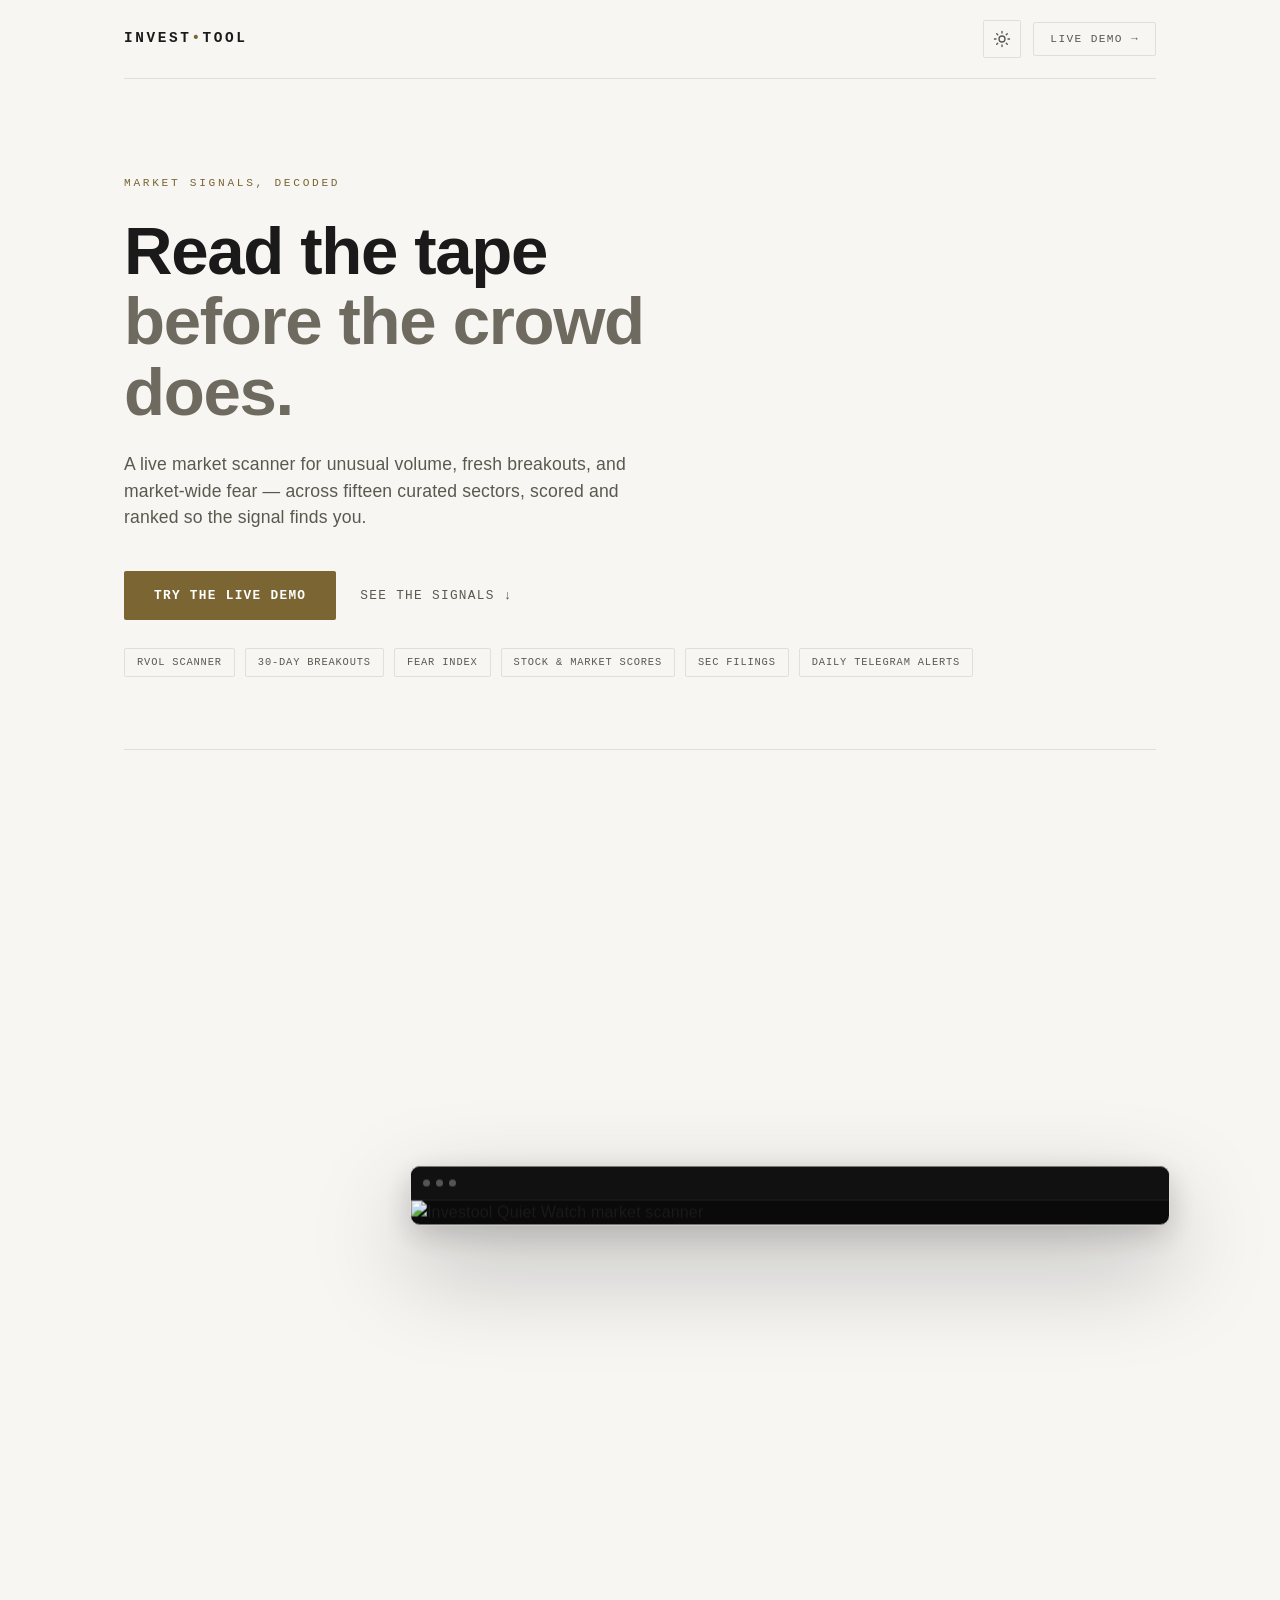
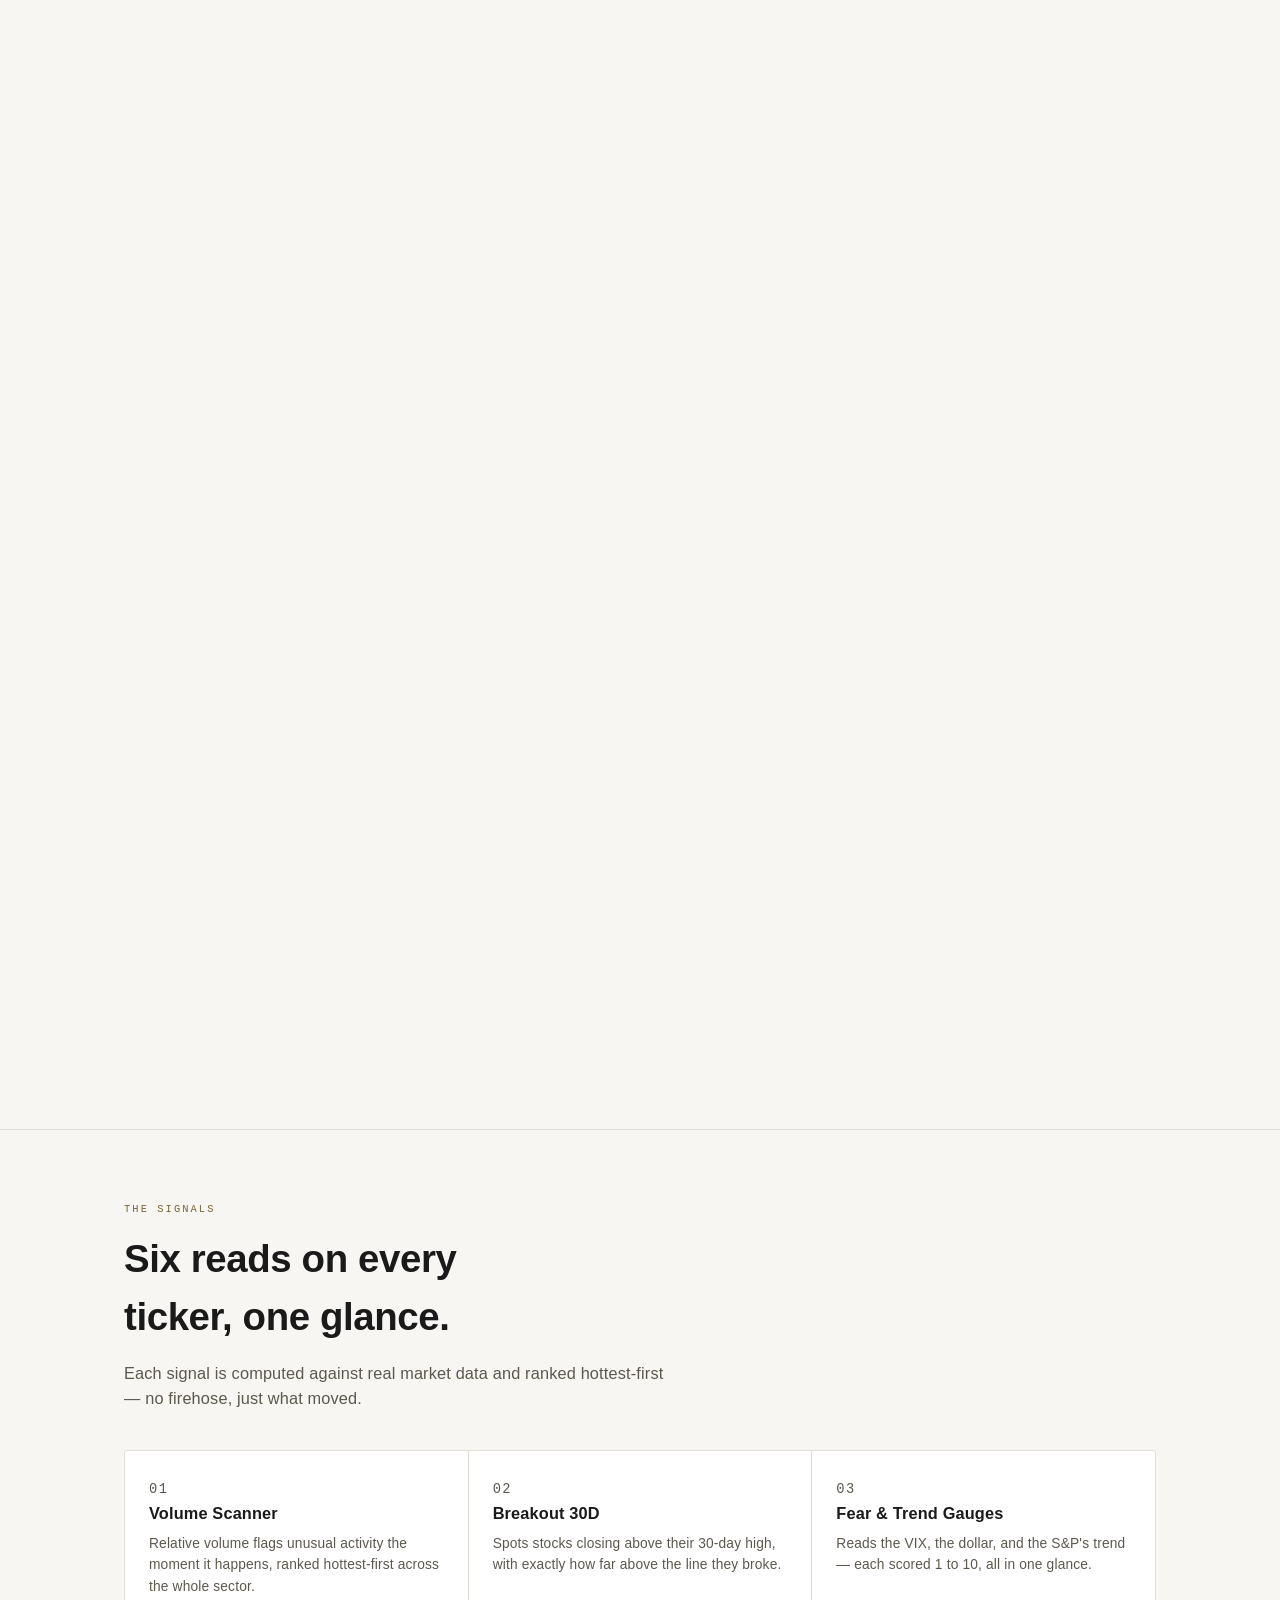
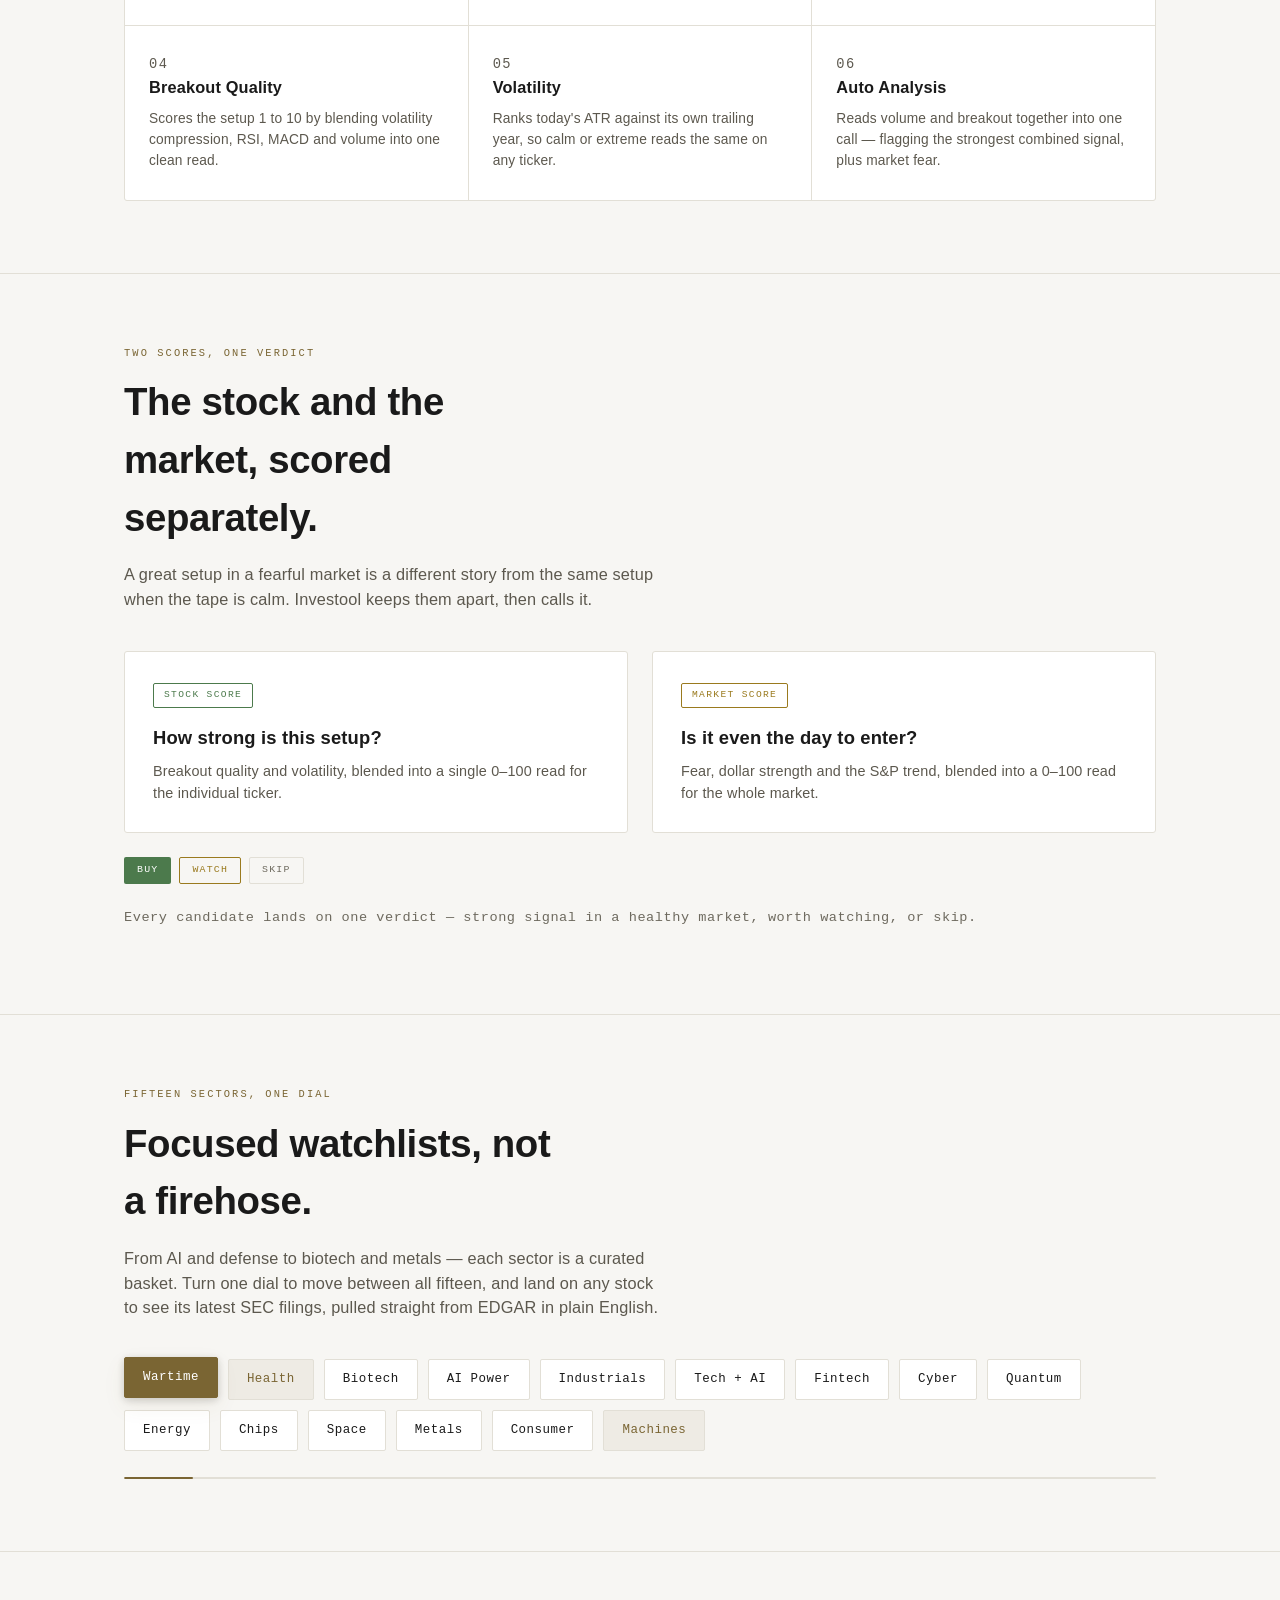
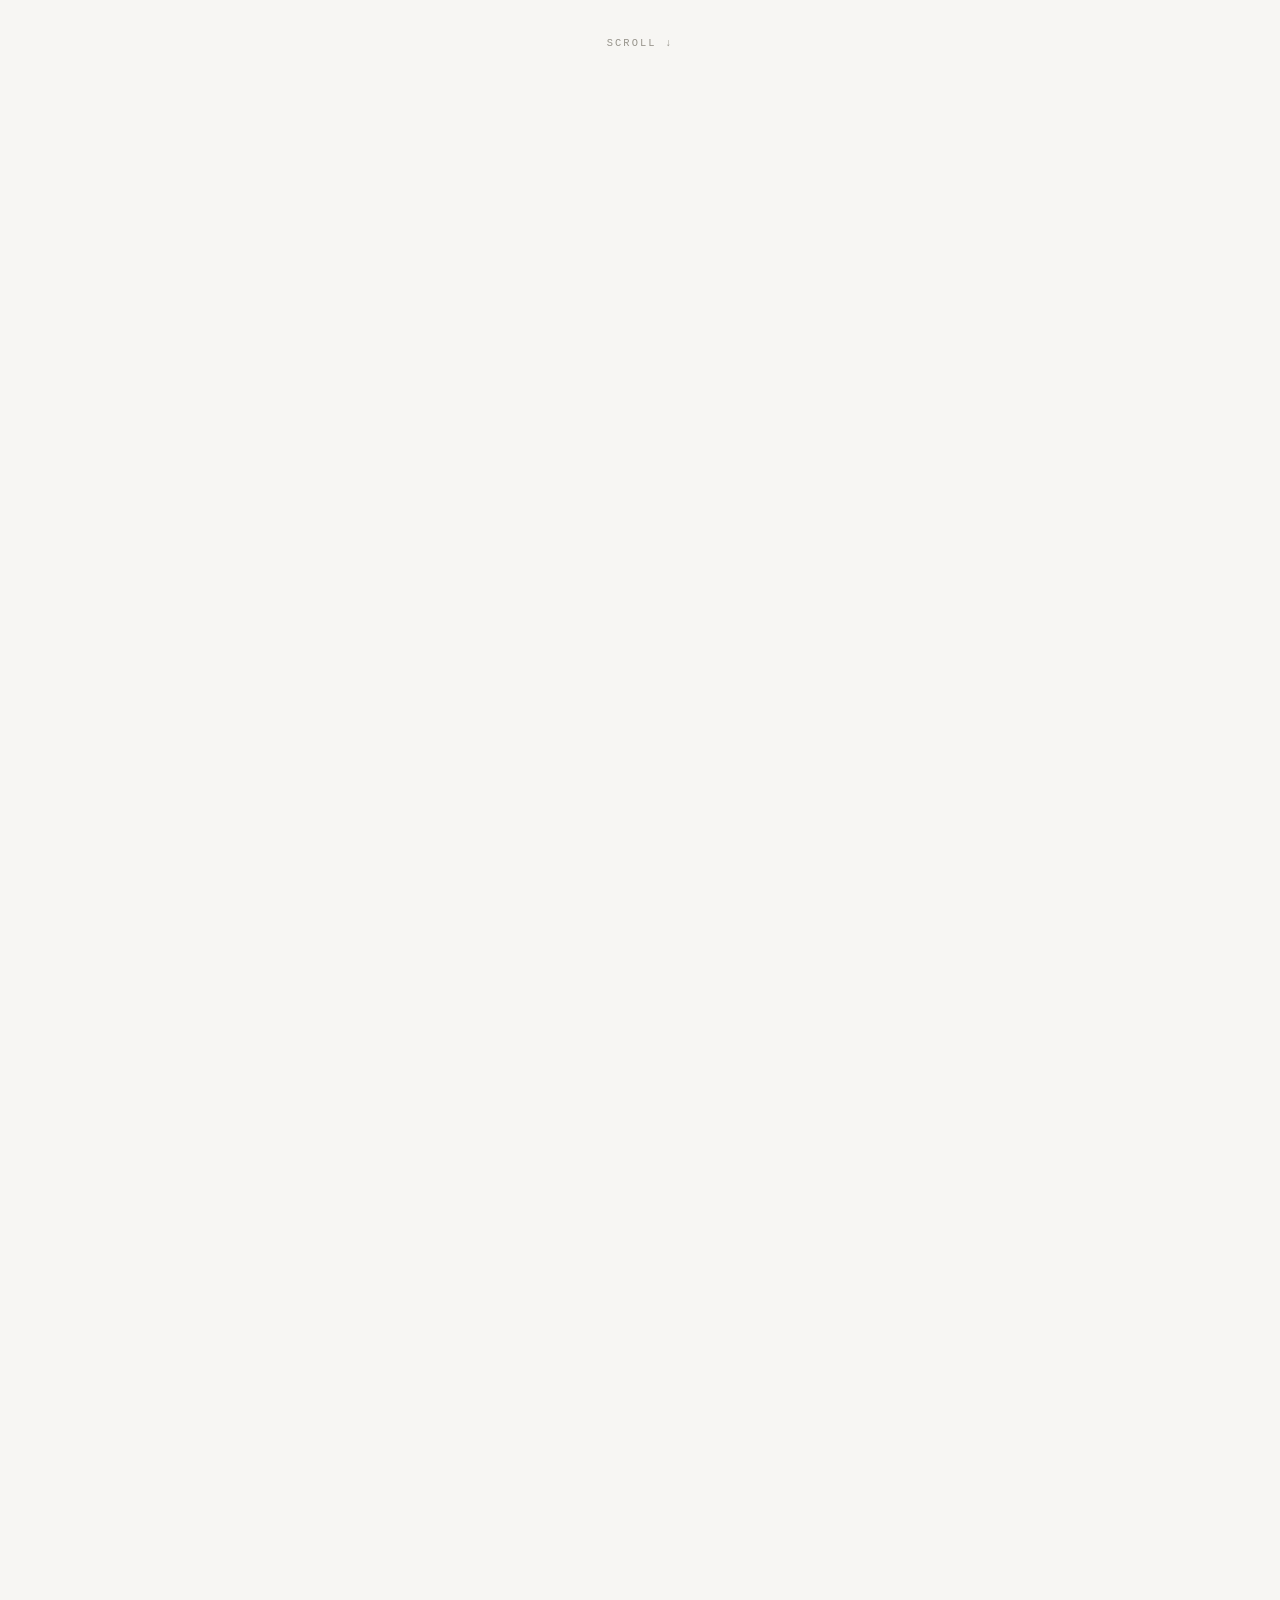
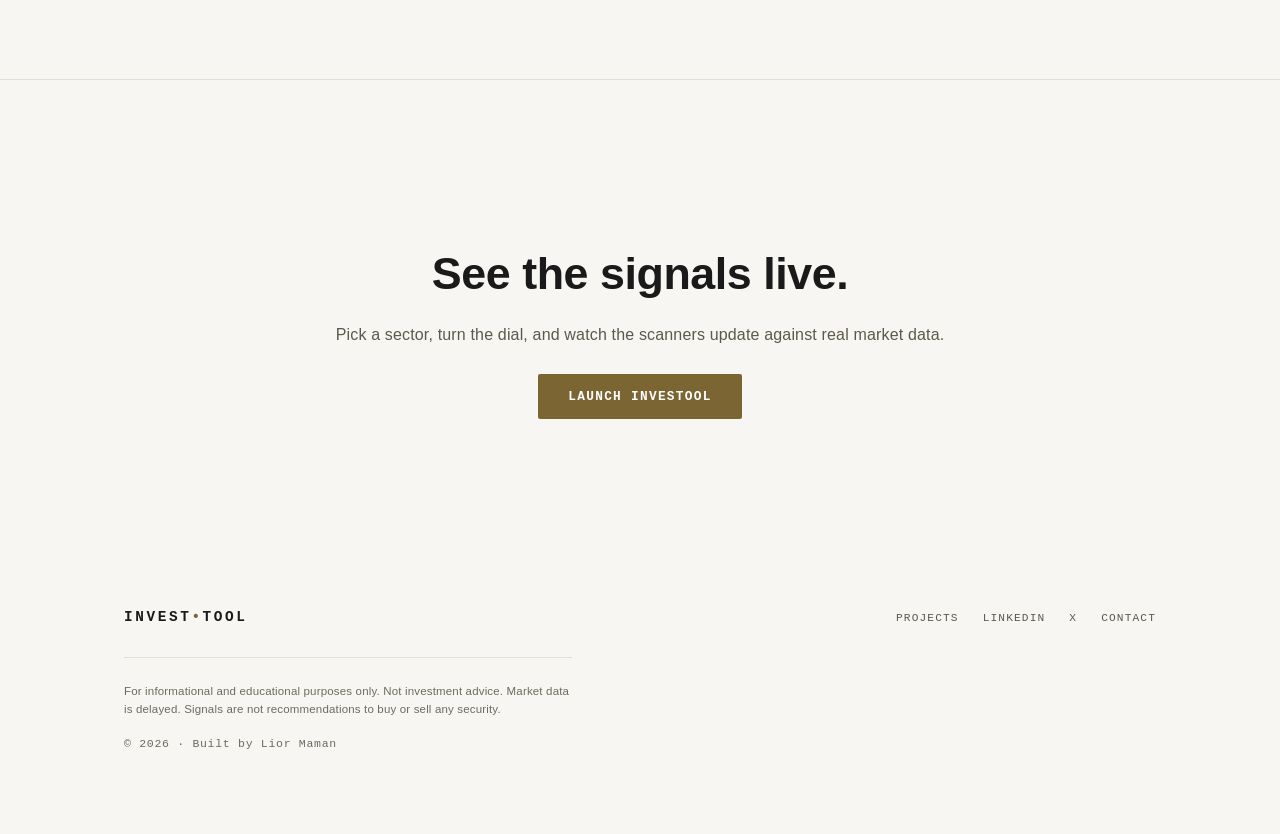
==== he/index.html @ 8524fb0e "minor link update" ====
<!DOCTYPE html>
<html lang="en" data-theme="light">
<head>
<meta charset="UTF-8" />
<meta name="viewport" content="width=device-width, initial-scale=1" />
<title>Investool</title>
<meta name="description" content="Investool — a live market scanner for unusual volume, fresh breakouts, and market-wide fear across fifteen curated sectors." />
<meta name="theme-color" content="#F7F6F3" id="theme-color-meta" />
<link rel="stylesheet" href="main.css">

<!-- =========================================================
     ADDED STYLES — sector dial + scroll reveal.
     Reuses your existing main.css classes (.product-browser,
     .browser-bar, .btn-primary tokens) — no duplicated chrome.
     ========================================================= -->
<style>
  /* ---- Sector dial (auto-cycling chips) ---- */
  .sector-chip {
    cursor: default;
    transition: border-color 0.35s ease, color 0.35s ease, background 0.35s ease,
                transform 0.35s cubic-bezier(0.16, 1, 0.3, 1), box-shadow 0.35s ease;
  }
  .sector-chip.is-live {
    color: var(--btn-primary-text); background: var(--accent); border-color: var(--accent);
    transform: translateY(-2px);
    box-shadow: 0 8px 22px var(--accent-fill), 0 2px 8px rgba(0,0,0,0.18);
  }
  .sector-chip.is-near { color: var(--accent); background: var(--accent-fill); } /* no border */

  .dial-rail {
    margin-top: 26px; height: 2px; width: 100%;
    background: var(--border); border-radius: 2px; overflow: hidden;
  }
  .dial-fill {
    display: block; height: 100%; width: 0%;
    background: var(--accent); border-radius: 2px;
    transition: width 0.5s cubic-bezier(0.16, 1, 0.3, 1);
  }

  /* ---- Scroll reveal ---- */
  .reveal-spacer { height: 12vh; display: flex; align-items: flex-end; justify-content: center; padding-bottom: 8px; }
  .reveal-cue {
    font-family: var(--font-mono); font-size: 0.65rem; letter-spacing: 0.2em;
    text-transform: uppercase; color: var(--muted); opacity: 0.7;
  }
  .reveal-showcase {
    position: relative; height: 180vh; border-bottom: 1px solid var(--border);
  }
  .reveal-stage {
    position: sticky; top: 0; height: 100vh;
    display: flex; flex-direction: column; align-items: center; justify-content: center;
    overflow: hidden;
  }
  .reveal-label {
    font-family: var(--font-mono); font-size: 0.65rem; letter-spacing: 0.22em;
    text-transform: uppercase; color: var(--accent);
    margin-bottom: 22px; opacity: 0; will-change: opacity, transform;
  }
  .reveal-frame {
    position: relative; width: min(860px, 70vw);
    transform: translateY(220px) scale(0.82);
    opacity: 0; filter: blur(14px);
    will-change: transform, opacity, filter;
  }
  /* The reveal reuses .product-browser + .browser-bar from main.css. */

  /* ---- Clickable frame + "Open live" overlay (shared) ---- */
  .frame-link { display: block; color: inherit; text-decoration: none; }
  .frame-overlay {
    position: absolute; inset: 0; display: flex; align-items: flex-end; justify-content: flex-end;
    padding: 18px; opacity: 0; pointer-events: none;
    background: linear-gradient(to top, rgba(10,10,10,0.55), transparent 45%);
    transition: opacity 0.3s ease;
  }
  .frame-link:hover .frame-overlay { opacity: 1; }
  .frame-overlay .cta {
    font-family: var(--font-mono); font-size: 0.72rem; letter-spacing: 0.12em; text-transform: uppercase;
    font-weight: 600; color: var(--btn-primary-text); background: var(--accent);
    padding: 10px 18px; border-radius: 2px;
    transform: translateY(6px); transition: transform 0.3s ease;
  }
  .frame-link:hover .frame-overlay .cta { transform: translateY(0); }

  /* Fallback so the frame always has real height even if the image is missing.
     Auto-hidden by JS the moment your real screenshot loads. */
  .dash-placeholder {
    aspect-ratio: 16 / 10; background: linear-gradient(135deg, #0d0d0d, #151515);
    display: grid; grid-template-columns: 150px 1fr; gap: 1px;
  }
  .dash-placeholder .side { background: #101010; padding: 18px 14px; }
  .dash-placeholder .main { background: #0b0b0b; padding: 18px; display: flex; flex-direction: column; gap: 14px; }
  .dash-placeholder .bar { height: 9px; border-radius: 2px; background: #222; }
  .dash-placeholder .bar.accent { background: var(--accent); }
  .dash-placeholder .chart {
    flex: 1; border: 1px solid #1c1c1c; border-radius: 4px; min-height: 160px; position: relative;
    background: repeating-linear-gradient(90deg, #131313 0 2px, transparent 2px 26px);
  }
  .dash-placeholder .chart::after {
    content: ""; position: absolute; left: 6%; right: 6%; bottom: 30%; height: 2px;
    background: var(--accent); box-shadow: 0 0 12px var(--accent);
    transform: rotate(-6deg); border-radius: 2px;
  }
  .dash-placeholder .row { display: flex; gap: 10px; }
  .dash-placeholder .pill { height: 22px; flex: 1; border-radius: 3px; background: #161616; border: 1px solid #1e1e1e; }
  .dash-placeholder .note { font-family: var(--font-mono); font-size: 0.55rem; color: #555; letter-spacing: 0.14em; }

  .scan-line {
    position: absolute; left: 0; right: 0; top: 0; height: 2px;
    background: linear-gradient(90deg, transparent, var(--accent), transparent);
    opacity: 0; pointer-events: none;
  }

  @media (max-width: 760px) {
    .reveal-showcase { height: 150vh; }
    .reveal-frame { width: 92vw; transform: translateY(120px) scale(0.92); filter: blur(6px); }
    .frame-overlay { opacity: 1; }              /* no hover on touch — show the CTA hint */
    .frame-overlay .cta { transform: translateY(0); }
  }
</style>
</head>
<body>
  <div class="wrap">
    <div class="topbar">
      <div class="brand">INVEST<span class="dot">•</span>TOOL</div>
      <div class="topbar-right">
        <button class="theme-toggle" id="theme-toggle" type="button" aria-label="Toggle color theme" title="Toggle light / dark">
          <svg class="icon-moon" viewBox="0 0 24 24" fill="none" stroke="currentColor" stroke-width="1.8" stroke-linecap="round" stroke-linejoin="round" aria-hidden="true">
            <path d="M21 12.79A9 9 0 1 1 11.21 3 7 7 0 0 0 21 12.79z"/>
          </svg>
          <svg class="icon-sun" viewBox="0 0 24 24" fill="none" stroke="currentColor" stroke-width="1.8" stroke-linecap="round" stroke-linejoin="round" aria-hidden="true">
            <circle cx="12" cy="12" r="4"/>
            <path d="M12 2v2M12 20v2M4.93 4.93l1.41 1.41M17.66 17.66l1.41 1.41M2 12h2M20 12h2M6.34 17.66l-1.41 1.41M19.07 4.93l-1.41 1.41"/>
          </svg>
        </button>
        <a class="topbar-cta" href="https://financial-dashboard-1058721809048.me-west1.run.app/" target="_blank" rel="noreferrer">Live Demo →</a>
      </div>
    </div>
  </div>

  <div class="wrap">
    <div class="hero">
      <p class="eyebrow">Market Signals, Decoded</p>
      <h1>Read the tape <span class="fade">before the crowd does.</span></h1>
      <p class="lead">A live market scanner for unusual volume, fresh breakouts, and market-wide fear — across fifteen curated sectors, scored and ranked so the signal finds you.</p>
      <div class="hero-actions">
        <a class="btn-primary" href="https://financial-dashboard-1058721809048.me-west1.run.app/" target="_blank" rel="noreferrer">Try the Live Demo</a>
        <a class="btn-ghost" href="#signals">See the signals ↓</a>
      </div>
      <div class="tagstrip">
        <span class="tag">RVOL Scanner</span>
        <span class="tag">30-Day Breakouts</span>
        <span class="tag">Fear Index</span>
        <span class="tag">Stock &amp; Market Scores</span>
        <span class="tag">SEC Filings</span>
        <span class="tag">Daily Telegram Alerts</span>
      </div>
    </div>
  </div>

  <section class="product-showcase">
    <div class="product-stage">

      <div class="product-copy product-copy-left">
        <span>01</span>
        <h2>See the signal.</h2>
        <p>
          Unusual activity, breakouts and volatility —
          surfaced before you have to look for them.
        </p>
      </div>

      <div class="product-frame">
        <a class="frame-link" href="https://financial-dashboard-1058721809048.me-west1.run.app/watch" target="_blank" rel="noreferrer" aria-label="Open the live Investool watch view">
        <div class="product-browser">
          <div class="browser-bar">
            <span></span>
            <span></span>
            <span></span>
          </div>

          <img
            src="images/quiet-watch.png"
            alt="Investool Quiet Watch market scanner"
          />
          <div class="frame-overlay"><span class="cta">Open live →</span></div>
        </div>
        </a>
      </div>

    </div>
  </section>


  <section id="signals">
    <div class="wrap">
      <p class="sec-label reveal">The Signals</p>
      <h2 class="sec-title reveal">Six reads on every ticker, one glance.</h2>
      <p class="sec-sub reveal">Each signal is computed against real market data and ranked hottest-first — no firehose, just what moved.</p>
      <div class="grid">
        <div class="cell reveal"><p class="cell-num">01</p><h3>Volume Scanner</h3><p>Relative volume flags unusual activity the moment it happens, ranked hottest-first across the whole sector.</p></div>
        <div class="cell reveal"><p class="cell-num">02</p><h3>Breakout 30D</h3><p>Spots stocks closing above their 30-day high, with exactly how far above the line they broke.</p></div>
        <div class="cell reveal"><p class="cell-num">03</p><h3>Fear &amp; Trend Gauges</h3><p>Reads the VIX, the dollar, and the S&amp;P's trend — each scored 1 to 10, all in one glance.</p></div>
        <div class="cell reveal"><p class="cell-num">04</p><h3>Breakout Quality</h3><p>Scores the setup 1 to 10 by blending volatility compression, RSI, MACD and volume into one clean read.</p></div>
        <div class="cell reveal"><p class="cell-num">05</p><h3>Volatility</h3><p>Ranks today's ATR against its own trailing year, so calm or extreme reads the same on any ticker.</p></div>
        <div class="cell reveal"><p class="cell-num">06</p><h3>Auto Analysis</h3><p>Reads volume and breakout together into one call — flagging the strongest combined signal, plus market fear.</p></div>
      </div>
    </div>
  </section>

  <section>
    <div class="wrap">
      <p class="sec-label reveal">Two Scores, One Verdict</p>
      <h2 class="sec-title reveal">The stock and the market, scored separately.</h2>
      <p class="sec-sub reveal">A great setup in a fearful market is a different story from the same setup when the tape is calm. Investool keeps them apart, then calls it.</p>
      <div class="score-row">
        <div class="score-card reveal">
          <span class="badge stock">Stock Score</span>
          <h3>How strong is this setup?</h3>
          <p>Breakout quality and volatility, blended into a single 0–100 read for the individual ticker.</p>
        </div>
        <div class="score-card reveal">
          <span class="badge market">Market Score</span>
          <h3>Is it even the day to enter?</h3>
          <p>Fear, dollar strength and the S&amp;P trend, blended into a 0–100 read for the whole market.</p>
        </div>
      </div>
      <div class="verdicts reveal" style="margin-top:24px;">
        <span class="verdict buy">BUY</span>
        <span class="verdict watch">WATCH</span>
        <span class="verdict skip">SKIP</span>
      </div>
      <p class="sectors-note reveal">Every candidate lands on one verdict — strong signal in a healthy market, worth watching, or skip.</p>
    </div>
  </section>

  <section>
    <div class="wrap">
      <p class="sec-label reveal">Fifteen Sectors, One Dial</p>
      <h2 class="sec-title reveal">Focused watchlists, not a firehose.</h2>
      <p class="sec-sub reveal">From AI and defense to biotech and metals — each sector is a curated basket. Turn one dial to move between all fifteen, and land on any stock to see its latest SEC filings, pulled straight from EDGAR in plain English.</p>
      <div class="sectors" id="sectors">
        <span class="sector-chip">Wartime</span>
        <span class="sector-chip">Health</span>
        <span class="sector-chip">Biotech</span>
        <span class="sector-chip">AI Power</span>
        <span class="sector-chip">Industrials</span>
        <span class="sector-chip">Tech + AI</span>
        <span class="sector-chip">Fintech</span>
        <span class="sector-chip">Cyber</span>
        <span class="sector-chip">Quantum</span>
        <span class="sector-chip">Energy</span>
        <span class="sector-chip">Chips</span>
        <span class="sector-chip">Space</span>
        <span class="sector-chip">Metals</span>
        <span class="sector-chip">Consumer</span>
        <span class="sector-chip">Machines</span>
      </div>
      <div class="dial-rail"><span class="dial-fill" id="dialFill"></span></div>
    </div>
  </section>

  <!-- =========================================================
       SCROLL REVEAL — the dashboard emerges as you scroll.
       ========================================================= -->
  <div class="reveal-spacer"><span class="reveal-cue">Scroll ↓</span></div>

  <section class="reveal-showcase">
    <div class="reveal-stage">
      <p class="reveal-label" id="revealLabel">Live Dashboard</p>
      <div class="reveal-frame" id="revealFrame">
        <a class="frame-link" href="https://financial-dashboard-1058721809048.me-west1.run.app/" target="_blank" rel="noreferrer" aria-label="Open the live Investool dashboard">
        <div class="product-browser">
          <div class="browser-bar">
            <span></span><span></span><span></span>
          </div>

          <img id="dashImg" src="images/invest.png" alt="Investool market scanner dashboard" />

          <div class="dash-placeholder" id="dashPlaceholder">
            <div class="side">
              <div class="bar accent" style="width:60%"></div>
              <div class="bar" style="width:80%;margin-top:14px"></div>
              <div class="bar" style="width:50%;margin-top:10px"></div>
              <div class="bar" style="width:70%;margin-top:10px"></div>
              <div class="note" style="margin-top:22px">TICKER · RTX</div>
            </div>
            <div class="main">
              <div class="row"><div class="pill"></div><div class="pill"></div><div class="pill"></div></div>
              <div class="chart"></div>
              <div class="note">PRICE ACTION · placeholder — drop images/invest.png to replace</div>
            </div>
          </div>

          <div class="scan-line" id="scanLine"></div>
          <div class="frame-overlay"><span class="cta">Open live →</span></div>
        </div>
        </a>
      </div>
    </div>
  </section>

  <section style="border-bottom:none;">
    <div class="wrap cta-band">
      <h2 class="reveal">See the signals live.</h2>
      <p class="reveal">Pick a sector, turn the dial, and watch the scanners update against real market data.</p>
      <a class="btn-primary reveal" href="https://financial-dashboard-1058721809048.me-west1.run.app/" target="_blank" rel="noreferrer">Launch Investool</a>
    </div>
  </section>

  <footer>
    <div class="wrap">
      <div class="foot-inner">
        <div class="brand">INVEST<span class="dot">•</span>TOOL</div>
        <div class="foot-links">
          <a href="https://lior-maman.github.io/projects/en" target="_blank" rel="noreferrer">Projects</a>
          <a href="https://linkedin.com/in/lior-maman" target="_blank" rel="noreferrer">LinkedIn</a>
          <a href="https://x.com/liormman?s=11" target="_blank" rel="noreferrer">X</a>
          <a id="contact-link">Contact</a>
        </div>
      </div>
      <p class="disclaimer">For informational and educational purposes only. Not investment advice. Market data is delayed. Signals are not recommendations to buy or sell any security.</p>
      <p class="copyright">© 2026 · Built by Lior Maman</p>
    </div>
  </footer>

  <script>
    // Theme: light by default, unless the user has picked otherwise.
    (function () {
      const root = document.documentElement;
      const meta = document.getElementById('theme-color-meta');
      const barColor = { light: '#F7F6F3', dark: '#0A0A0A' };

      function apply(theme) {
        root.setAttribute('data-theme', theme);
        if (meta) meta.setAttribute('content', barColor[theme] || barColor.light);
      }

      apply(localStorage.getItem('theme') || 'light');

      const toggle = document.getElementById('theme-toggle');
      if (toggle) {
        toggle.addEventListener('click', () => {
          const next = root.getAttribute('data-theme') === 'light' ? 'dark' : 'light';
          apply(next);
          localStorage.setItem('theme', next);
        });
      }
    })();

    const obs = new IntersectionObserver((entries) => {
      entries.forEach((e, i) => {
        if (e.isIntersecting) {
          setTimeout(() => e.target.classList.add('in'), (i % 6) * 60);
          obs.unobserve(e.target);
        }
      });
    }, { threshold: 0.12 });
    document.querySelectorAll('.reveal').forEach(el => obs.observe(el));

    const contact = document.getElementById('contact-link');
    if (contact) {
      contact.addEventListener('click', (e) => {
        e.preventDefault();
        const user = 'lior.maman.ai+investool';
        const domain = 'gmail.com';
        window.location.href = `mailto:${user}@${domain}`;
      });
    }

    /* =====================================================
       PRODUCT SCROLL ANIMATION (your original)
       ===================================================== */
    const productSection = document.querySelector('.product-showcase');
    const productFrame = document.querySelector('.product-frame');
    const productCopy = document.querySelector('.product-copy');

    if (productSection && productFrame) {
      function updateProductAnimation() {
        const rect = productSection.getBoundingClientRect();
        const sectionHeight = productSection.offsetHeight;
        const viewportHeight = window.innerHeight;
        const total = sectionHeight - viewportHeight;
        let progress = -rect.top / total;
        progress = Math.max(0, Math.min(1, progress));

        let y, scale, opacity;
        if (progress < 0.35) {
          const p = progress / 0.35;
          y = 180 - (180 * p);
          scale = 0.72 + (0.28 * p);
          opacity = p;
        } else {
          const p = (progress - 0.35) / 0.65;
          y = -(p * 80);
          scale = 1;
          opacity = 1;
        }

        productFrame.style.transform =
          `translateX(150px) translateY(${y}px) scale(${scale})`;
        productFrame.style.opacity = opacity;

        if (productCopy) {
          if (progress < 0.25) {
            productCopy.style.opacity = 0;
          } else if (progress < 0.55) {
            const p = (progress - 0.25) / 0.30;
            productCopy.style.opacity = p;
            productCopy.style.transform = `translateY(${40 - (40 * p)}px)`;
          } else {
            productCopy.style.opacity = 1;
            productCopy.style.transform = 'translateY(0)';
          }
        }
      }

      window.addEventListener('scroll', updateProductAnimation, { passive: true });
      updateProductAnimation();
    }

    /* =====================================================
       SECTOR DIAL — auto-cycles the chips, hover to hold
       ===================================================== */
    (function () {
      const rail = document.getElementById('sectors');
      if (!rail) return;
      const chips = Array.from(rail.querySelectorAll('.sector-chip'));
      if (!chips.length) return;
      const fill = document.getElementById('dialFill');
      const STEP = 1400; // ms per sector — tweak to taste
      let index = 0, timer = null, paused = false, onScreen = false;

      function paint() {
        chips.forEach((chip, i) => {
          chip.classList.toggle('is-live', i === index);
          const near = i === (index - 1 + chips.length) % chips.length ||
                       i === (index + 1) % chips.length;
          chip.classList.toggle('is-near', near && i !== index);
        });
        if (fill) fill.style.width = (((index + 1) / chips.length) * 100).toFixed(2) + '%';
      }
      function advance() { index = (index + 1) % chips.length; paint(); }
      function start() { if (!timer) timer = setInterval(() => { if (!paused && onScreen) advance(); }, STEP); }

      chips.forEach((chip, i) => {
        chip.addEventListener('mouseenter', () => { paused = true; index = i; paint(); });
        chip.addEventListener('mouseleave', () => { paused = false; });
      });

      const io = new IntersectionObserver((entries) => {
        entries.forEach((e) => { onScreen = e.isIntersecting; if (onScreen) start(); });
      }, { threshold: 0.2 });
      io.observe(rail);

      paint();
    })();

    /* =====================================================
       DASHBOARD SCROLL REVEAL
       ===================================================== */
    const showcase = document.querySelector('.reveal-showcase');
    const frame    = document.getElementById('revealFrame');
    const label    = document.getElementById('revealLabel');
    const scan     = document.getElementById('scanLine');
    const dashImg  = document.getElementById('dashImg');
    const dashPh   = document.getElementById('dashPlaceholder');

    if (showcase && frame) {
      if (dashImg && dashPh) {
        dashImg.addEventListener('load', () => { dashPh.style.display = 'none'; });
        dashImg.addEventListener('error', () => { dashImg.style.display = 'none'; });
        if (dashImg.complete && dashImg.naturalWidth > 0) dashPh.style.display = 'none';
        else if (dashImg.complete && dashImg.naturalWidth === 0) dashImg.style.display = 'none';
      }

      const clamp = (v, a, b) => Math.max(a, Math.min(b, v));
      const isMobile = () => window.matchMedia('(max-width: 760px)').matches;

      function updateReveal() {
        const rect = showcase.getBoundingClientRect();
        const total = showcase.offsetHeight - window.innerHeight;
        const progress = clamp(-rect.top / total, 0, 1);

        // Softer motion on small screens: shorter travel, less blur/scale.
        const mob = isMobile();
        const START_Y   = mob ? 120 : 220;
        const START_S   = mob ? 0.92 : 0.82;
        const START_BLR = mob ? 6 : 14;

        const l = clamp(progress / 0.18, 0, 1);
        label.style.opacity = l;
        label.style.transform = `translateY(${(1 - l) * 14}px)`;

        let y, scale, opacity, blur;
        if (progress < 0.5) {
          const p = progress / 0.5;
          const e = 1 - Math.pow(1 - p, 3);   // easeOutCubic
          y = START_Y - (START_Y * e);
          scale = START_S + ((1 - START_S) * e);
          opacity = clamp(e * 1.4, 0, 1);
          blur = START_BLR - (START_BLR * e);
        } else {
          const p = (progress - 0.5) / 0.5;
          y = -(p * (mob ? 20 : 40)); scale = 1; opacity = 1; blur = 0;
        }
        frame.style.transform = `translateY(${y}px) scale(${scale})`;
        frame.style.opacity = opacity;
        frame.style.filter = `blur(${blur}px)`;

        if (progress > 0.36 && progress < 0.62) {
          const p = (progress - 0.36) / 0.26;
          scan.style.opacity = Math.sin(p * Math.PI);
          scan.style.transform = `translateY(${p * frame.offsetHeight}px)`;
        } else {
          scan.style.opacity = 0;
        }
      }

      window.addEventListener('scroll', updateReveal, { passive: true });
      window.addEventListener('resize', updateReveal);
      updateReveal();
    }
  </script>
</body>
</html>
---- he/main.css ----
:root {
    --bg: #0A0A0A;
    --surface: #111111;
    --surface-2: #161616;
    --border: #1F1F1F;
    --text: #E8E8E8;
    --muted: #6B6B6B;
    --muted-2: #8A8A8A;
    --accent: #A8935C;
    --accent-fill: rgba(168, 147, 92, 0.08);
    --green: #6E9A6E;
    --red: #B5544A;
    --yellow: #C9A227;
    --btn-primary-text: #0A0A0A;
    --font-sans: 'Inter', -apple-system, BlinkMacSystemFont, 'Segoe UI', sans-serif;
    --font-mono: 'IBM Plex Mono', 'SF Mono', ui-monospace, Consolas, monospace;
  }

  [data-theme="light"] {
    --bg: #F7F6F3;
    --surface: #FFFFFF;
    --surface-2: #F0EEE8;
    --border: #E2DFD6;
    --text: #1A1A1A;
    --muted: #6E6A5F;
    --muted-2: #5C584E;
    --accent: #7A6533;
    --accent-fill: rgba(122, 101, 51, 0.08);
    --green: #4C7A4C;
    --red: #9C3F36;
    --yellow: #9A7A1E;
    --btn-primary-text: #FFFFFF;
  }

  * , *::before, *::after { box-sizing: border-box; }

  html { scroll-behavior: smooth; }

  body {
    margin: 0;
    background: var(--bg);
    color: var(--text);
    font-family: var(--font-sans);
    letter-spacing: 0.01em;
    -webkit-font-smoothing: antialiased;
    line-height: 1.5;
    transition: background 0.3s ease, color 0.3s ease;
  }

  a { color: inherit; text-decoration: none; }

  :focus-visible {
    outline: 2px solid var(--accent);
    outline-offset: 3px;
    border-radius: 2px;
  }

  .wrap { max-width: 1080px; margin: 0 auto; padding: 0 24px; }

  .topbar {
    display: flex;
    align-items: center;
    justify-content: space-between;
    padding: 20px 0;
    border-bottom: 1px solid var(--border);
  }
  .brand {
    font-family: var(--font-mono);
    font-size: 0.9rem;
    font-weight: 600;
    letter-spacing: 0.18em;
    text-transform: uppercase;
    color: var(--text);
  }
  .brand .dot { color: var(--accent); }
  .topbar-right { display: flex; align-items: center; gap: 12px; }
  .topbar-cta {
    font-family: var(--font-mono);
    font-size: 0.7rem;
    letter-spacing: 0.12em;
    text-transform: uppercase;
    color: var(--muted-2);
    border: 1px solid var(--border);
    padding: 8px 16px;
    border-radius: 2px;
    transition: border-color 0.15s, color 0.15s, background 0.15s;
  }
  .topbar-cta:hover { border-color: var(--accent); color: var(--accent); background: var(--accent-fill); }

  .theme-toggle {
    display: inline-flex;
    align-items: center;
    justify-content: center;
    width: 38px;
    height: 38px;
    background: transparent;
    border: 1px solid var(--border);
    border-radius: 2px;
    color: var(--muted-2);
    cursor: pointer;
    transition: border-color 0.15s, color 0.15s, background 0.15s;
  }
  .theme-toggle:hover { border-color: var(--accent); color: var(--accent); background: var(--accent-fill); }
  .theme-toggle svg { width: 18px; height: 18px; }
  .theme-toggle .icon-sun { display: none; }
  .theme-toggle .icon-moon { display: block; }
  [data-theme="light"] .theme-toggle .icon-sun { display: block; }
  [data-theme="light"] .theme-toggle .icon-moon { display: none; }

  .hero { padding: 96px 0 72px; border-bottom: 1px solid var(--border); }
  .eyebrow {
    font-family: var(--font-mono);
    font-size: 0.7rem;
    letter-spacing: 0.24em;
    text-transform: uppercase;
    color: var(--accent);
    margin: 0 0 24px;
  }
  .hero h1 {
    font-size: clamp(2.4rem, 6vw, 4.2rem);
    line-height: 1.05;
    font-weight: 700;
    letter-spacing: -0.02em;
    margin: 0 0 24px;
    max-width: 16ch;
  }
  .hero h1 .fade { color: var(--muted); }
  .hero p.lead {
    font-size: 1.1rem;
    color: var(--muted-2);
    max-width: 54ch;
    margin: 0 0 40px;
  }
  .hero-actions { display: flex; gap: 16px; flex-wrap: wrap; align-items: center; }
  .btn-primary {
    font-family: var(--font-mono);
    font-size: 0.8rem;
    letter-spacing: 0.1em;
    text-transform: uppercase;
    font-weight: 600;
    background: var(--accent);
    color: var(--btn-primary-text);
    padding: 15px 30px;
    border-radius: 2px;
    transition: transform 0.15s, box-shadow 0.15s;
  }
  .btn-primary:hover { transform: translateY(-2px); box-shadow: 0 8px 24px rgba(168,147,92,0.25); }
  .btn-ghost {
    font-family: var(--font-mono);
    font-size: 0.8rem;
    letter-spacing: 0.1em;
    text-transform: uppercase;
    color: var(--muted-2);
    padding: 15px 8px;
    transition: color 0.15s;
  }
  .btn-ghost:hover { color: var(--text); }

  .tagstrip {
    display: flex;
    flex-wrap: wrap;
    gap: 10px;
    padding: 28px 0 0;
  }
  .tag {
    font-family: var(--font-mono);
    font-size: 0.65rem;
    letter-spacing: 0.08em;
    text-transform: uppercase;
    color: var(--muted-2);
    border: 1px solid var(--border);
    padding: 6px 12px;
    border-radius: 2px;
  }

  section { padding: 72px 0; border-bottom: 1px solid var(--border); }
  .sec-label {
    font-family: var(--font-mono);
    font-size: 0.65rem;
    letter-spacing: 0.2em;
    text-transform: uppercase;
    color: var(--accent);
    margin: 0 0 12px;
  }
  .sec-title {
    font-size: clamp(1.6rem, 3.5vw, 2.4rem);
    font-weight: 700;
    letter-spacing: -0.01em;
    margin: 0 0 16px;
    max-width: 20ch;
  }
  .sec-sub { color: var(--muted-2); max-width: 60ch; margin: 0 0 40px; font-size: 1.02rem; }

  .grid {
    display: grid;
    grid-template-columns: repeat(3, minmax(0, 1fr));
    gap: 1px;
    background: var(--border);
    border: 1px solid var(--border);
    border-radius: 3px;
    overflow: hidden;
  }
  @media (max-width: 760px) { .grid { grid-template-columns: 1fr; } }
  .cell {
    background: var(--surface);
    padding: 28px 24px;
    transition: background 0.15s;
  }
  .cell:hover { background: var(--surface-2); }
  .cell-num {
    font-family: var(--font-mono);
    font-size: 0.65rem;
    color: var(--accent);
    letter-spacing: 0.1em;
    margin: 0 0 14px;
  }
  .cell h3 { font-size: 1.02rem; font-weight: 600; margin: 0 0 8px; }
  .cell p { font-size: 0.86rem; color: var(--muted-2); margin: 0; line-height: 1.55; }

  .sectors { display: flex; flex-wrap: wrap; gap: 10px; }
  .sector-chip {
    font-family: var(--font-mono);
    font-size: 0.78rem;
    letter-spacing: 0.04em;
    color: var(--text);
    background: var(--surface);
    border: 1px solid var(--border);
    padding: 10px 18px;
    border-radius: 2px;
    transition: border-color 0.15s, color 0.15s, background 0.15s;
  }
  .sector-chip:hover { border-color: var(--accent); color: var(--accent); background: var(--accent-fill); }
  .sectors-note { margin-top: 24px; color: var(--muted); font-size: 0.85rem; font-family: var(--font-mono); letter-spacing: 0.04em; }

  .score-row {
    display: grid;
    grid-template-columns: repeat(2, minmax(0, 1fr));
    gap: 24px;
  }
  @media (max-width: 760px) { .score-row { grid-template-columns: 1fr; } }
  .score-card {
    background: var(--surface);
    border: 1px solid var(--border);
    border-radius: 3px;
    padding: 28px;
  }
  .score-card .badge {
    display: inline-block;
    font-family: var(--font-mono);
    font-size: 0.6rem;
    letter-spacing: 0.14em;
    text-transform: uppercase;
    padding: 4px 10px;
    border-radius: 2px;
    margin-bottom: 16px;
  }
  .badge.stock { color: var(--green); border: 1px solid var(--green); }
  .badge.market { color: var(--yellow); border: 1px solid var(--yellow); }
  .score-card h3 { margin: 0 0 10px; font-size: 1.15rem; }
  .score-card p { margin: 0; color: var(--muted-2); font-size: 0.9rem; }
  .verdicts { display: flex; gap: 8px; margin-top: 20px; }
  .verdict {
    font-family: var(--font-mono);
    font-size: 0.62rem;
    letter-spacing: 0.12em;
    padding: 5px 12px;
    border-radius: 2px;
    border: 1px solid transparent;
  }
  .verdict.buy { color: var(--btn-primary-text); background: var(--green); }
  .verdict.watch { color: var(--yellow); border-color: var(--yellow); }
  .verdict.skip { color: var(--muted); border-color: var(--border); }

  .cta-band { text-align: center; padding: 88px 0; }
  .cta-band h2 { font-size: clamp(1.8rem, 4vw, 2.8rem); margin: 0 0 16px; letter-spacing: -0.01em; }
  .cta-band p { color: var(--muted-2); margin: 0 0 36px; }

  footer { padding: 40px 0 72px; }
  .foot-inner { display: flex; justify-content: space-between; align-items: center; flex-wrap: wrap; gap: 20px; }
  .foot-links { display: flex; gap: 24px; align-items: center; flex-wrap: wrap; }
  .foot-links a {
    font-family: var(--font-mono);
    font-size: 0.7rem;
    letter-spacing: 0.1em;
    text-transform: uppercase;
    color: var(--muted-2);
    transition: color 0.15s;
    cursor: pointer;
  }
  .foot-links a:hover { color: var(--accent); }
  .disclaimer {
    margin-top: 28px;
    padding-top: 24px;
    border-top: 1px solid var(--border);
    color: var(--muted);
    font-size: 0.72rem;
    line-height: 1.6;
    max-width: 70ch;
  }
  .copyright { margin-top: 16px; color: var(--muted); font-size: 0.72rem; font-family: var(--font-mono); letter-spacing: 0.06em; }

  .reveal { opacity: 0; transform: translateY(16px); transition: opacity 0.6s ease, transform 0.6s ease; }
  .reveal.in { opacity: 1; transform: none; }


/* =========================================================
   PRODUCT SHOWCASE
   ========================================================= */

.product-showcase {
  position: relative;
  height: 220vh;
  border-bottom: 1px solid var(--border);
}

.product-stage {
  position: sticky;
  top: 0;
  height: 100vh;

  display: flex;
  align-items: center;
  justify-content: center;

  overflow: hidden;
}

/* ---------------------------------------------------------
   Product
   --------------------------------------------------------- */

.product-frame {
  position: relative;
  width: min(760px, 62vw);

  transform:
    translateX(150px)
    translateY(180px)
    scale(0.72);

  opacity: 0;

  will-change: transform, opacity;
}

.product-browser {
  position: relative;

  background: #0A0A0A;
  border: 1px solid var(--border);
  border-radius: 10px;

  overflow: hidden;

  box-shadow:
    0 40px 100px rgba(0, 0, 0, 0.28),
    0 10px 30px rgba(0, 0, 0, 0.18);
}

.product-browser img {
  display: block;
  width: 100%;
  height: auto;
}

/* ---------------------------------------------------------
   Fake browser chrome
   --------------------------------------------------------- */

.browser-bar {
  height: 34px;

  display: flex;
  align-items: center;
  gap: 6px;

  padding: 0 12px;

  background: #111111;
  border-bottom: 1px solid #202020;
}

.browser-bar span {
  width: 7px;
  height: 7px;

  border-radius: 50%;

  background: #555;
}

/* ---------------------------------------------------------
   Text
   --------------------------------------------------------- */

.product-copy {
  position: absolute;

  width: 220px;

  opacity: 0;
  will-change: transform, opacity;

  z-index: 2;
}

.product-copy-left {
  left: max(24px, calc(50% - 560px));

  transform: translateY(40px);
}

.product-copy span {
  display: block;

  margin-bottom: 12px;

  font-family: var(--font-mono);
  font-size: 0.65rem;
  letter-spacing: 0.2em;

  color: var(--accent);
}

.product-copy h2 {
  margin: 0 0 12px;

  font-size: 1.5rem;
  line-height: 1.1;
}

.product-copy p {
  margin: 0;

  color: var(--muted-2);

  font-size: 0.82rem;
  line-height: 1.6;
}

/* ---------------------------------------------------------
   Mobile
   --------------------------------------------------------- */

@media (max-width: 760px) {

  .product-showcase {
    height: 180vh;
  }

  .product-frame {
    width: 94vw;
  }

  .product-copy {
    display: none;
  }

}
  @media print {
    .reveal { opacity: 1; transform: none; }
    body { background: #fff; color: #000; }
  }
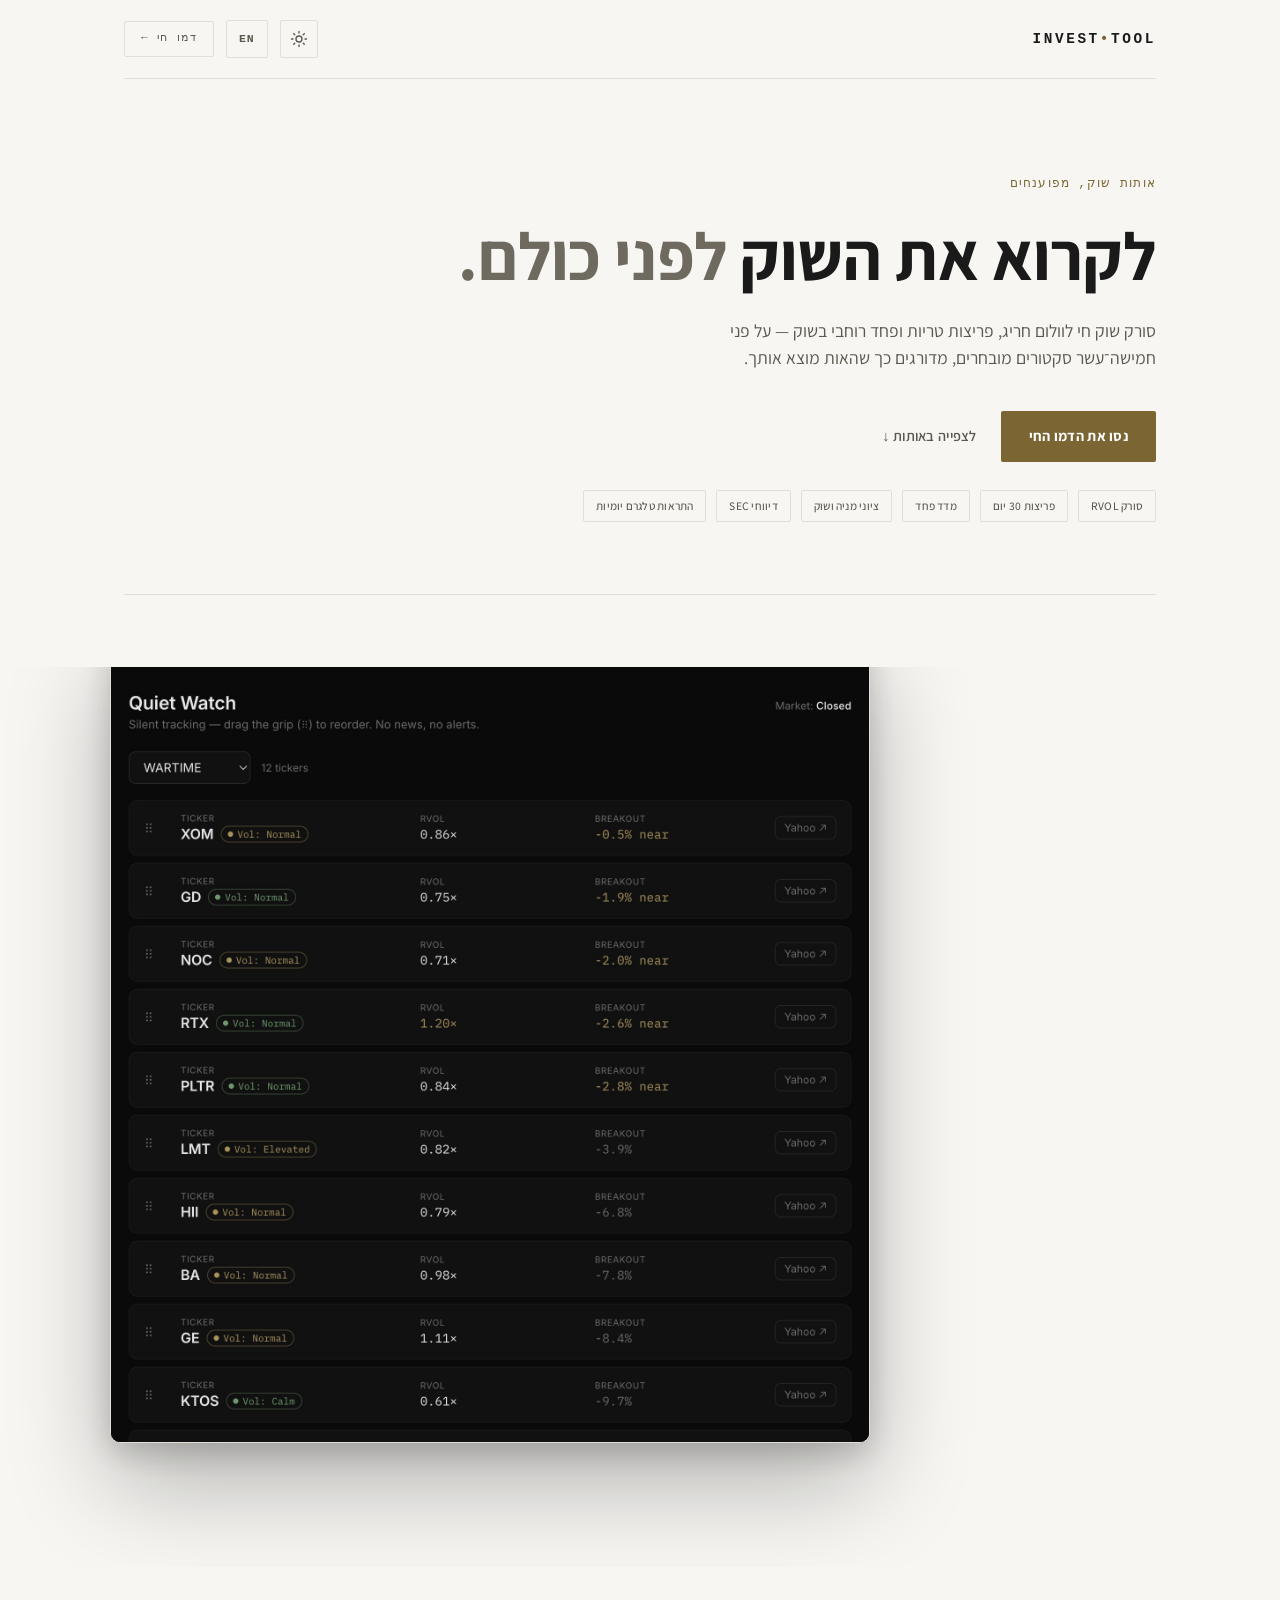
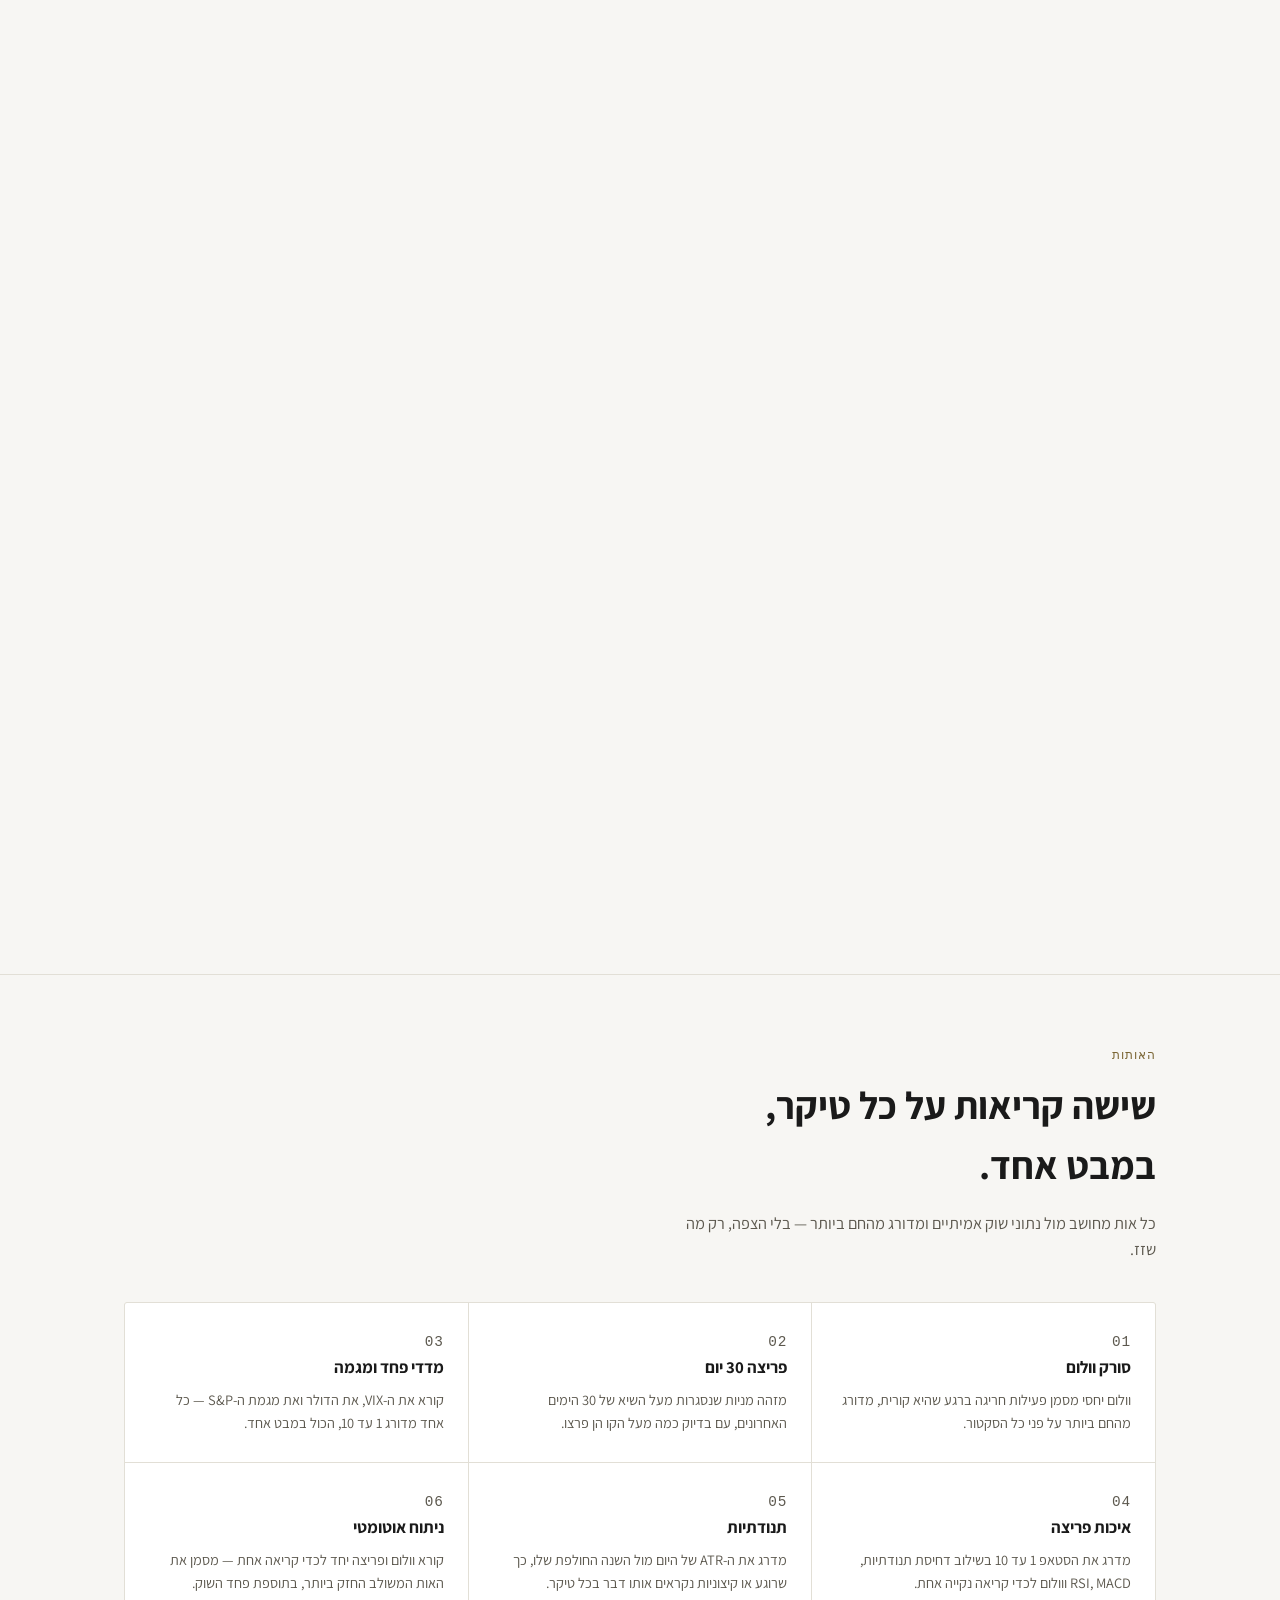
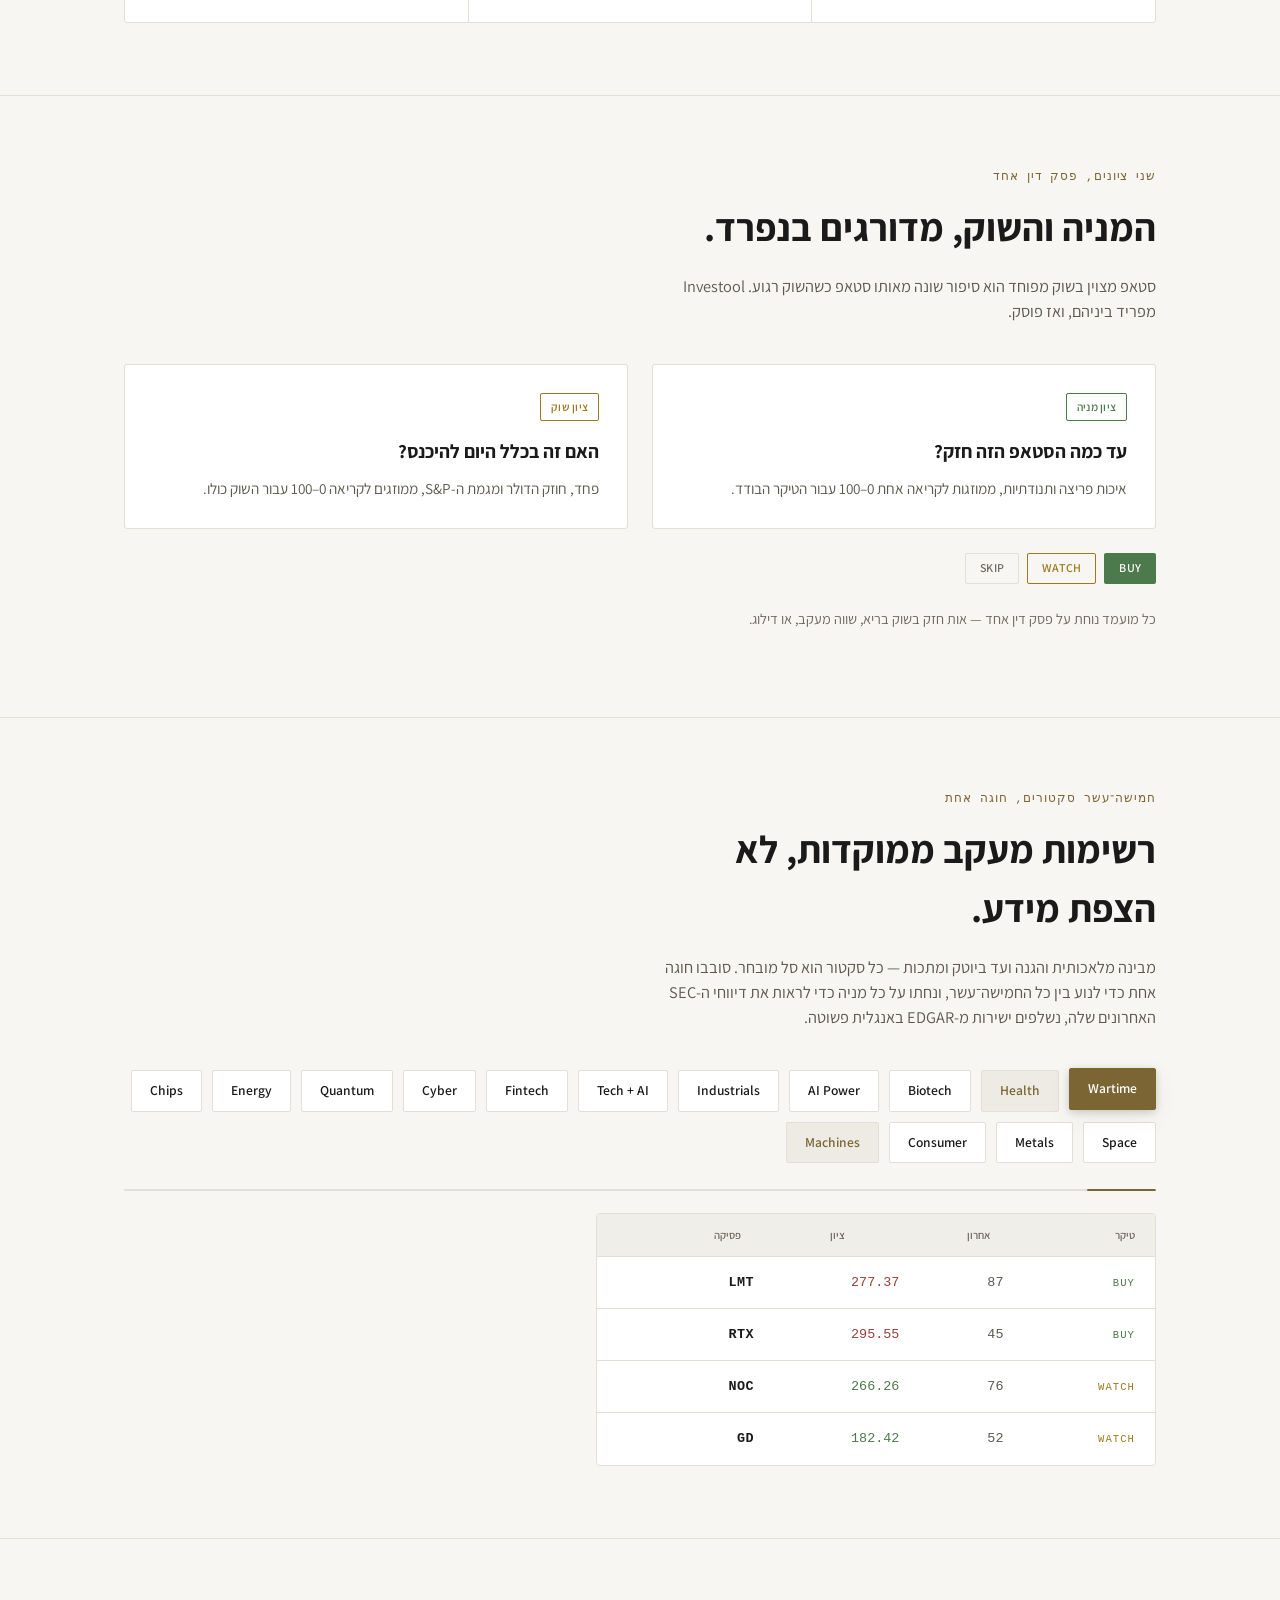
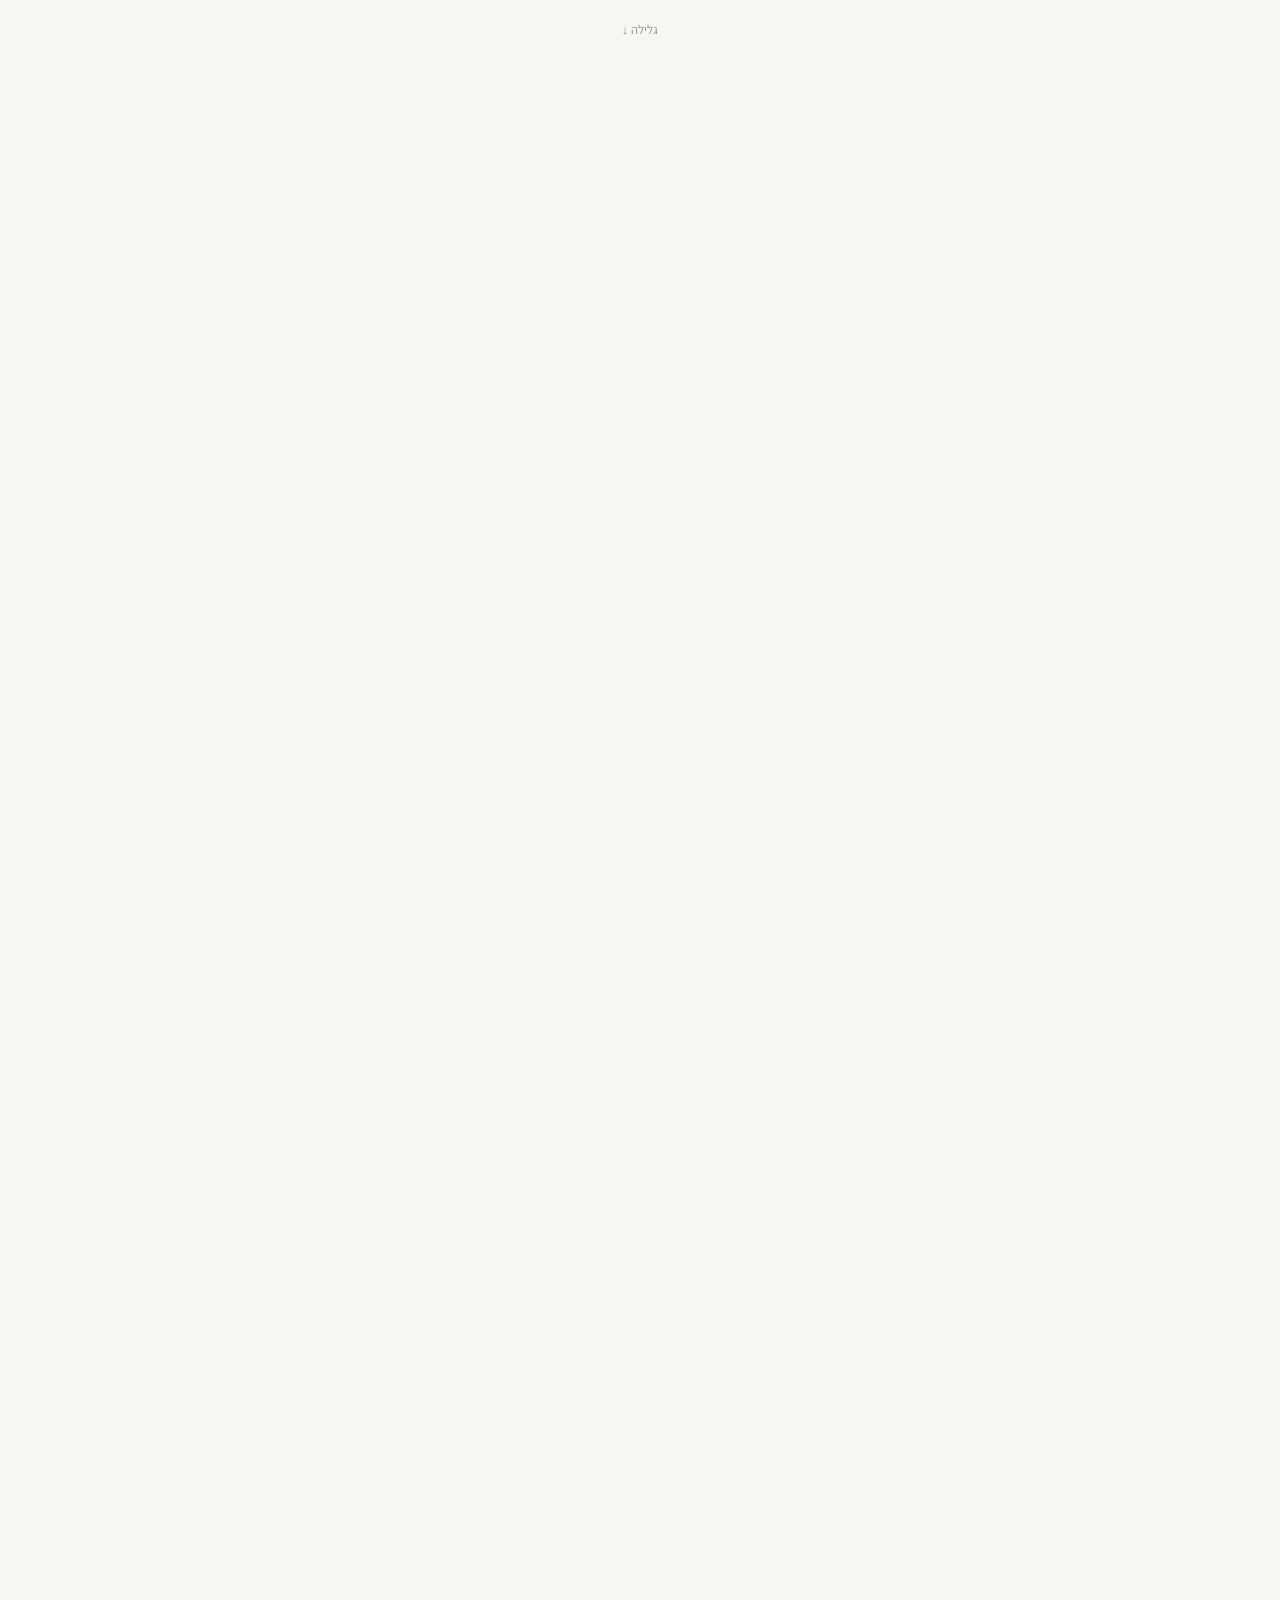
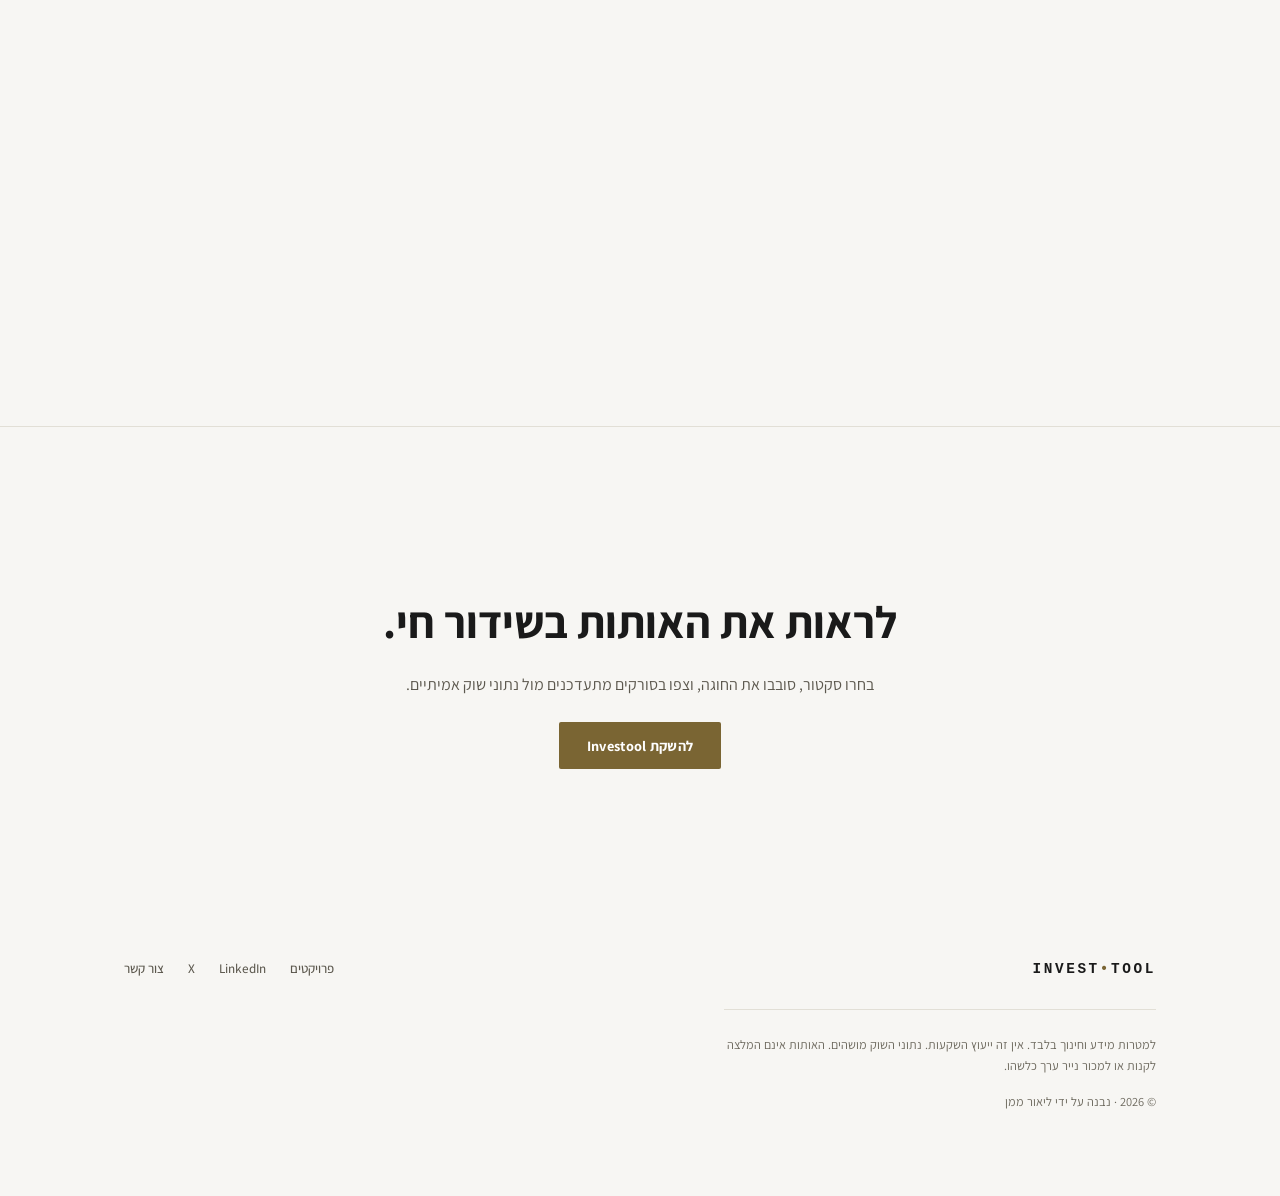
==== commit 8e1afbde: "hebrew added" ====
--- a/he/index.html
+++ b/he/index.html
@@ -1,22 +1,26 @@
 <!DOCTYPE html>
-<html lang="en" data-theme="light">
+<html lang="he" dir="rtl" data-theme="light">
 <head>
 <meta charset="UTF-8" />
 <meta name="viewport" content="width=device-width, initial-scale=1" />
-<title>Investool</title>
-<meta name="description" content="Investool — a live market scanner for unusual volume, fresh breakouts, and market-wide fear across fifteen curated sectors." />
+<title>Investool — סורק שוק חי</title>
+<meta name="description" content="Investool — סורק שוק חי לוולום חריג, פריצות טריות ופחד רוחבי בשוק, על פני חמישה־עשר סקטורים מובחרים, מדורגים כך שהאות מוצא אותך." />
 <meta name="theme-color" content="#F7F6F3" id="theme-color-meta" />
+<link rel="preconnect" href="https://fonts.googleapis.com">
+<link rel="preconnect" href="https://fonts.gstatic.com" crossorigin>
+<link href="https://fonts.googleapis.com/css2?family=Assistant:wght@400;500;600;700&family=Heebo:wght@400;500;600;700&display=swap" rel="stylesheet">
 <link rel="stylesheet" href="main.css">
 
 <!-- =========================================================
-     ADDED STYLES — sector dial + scroll reveal.
-     Reuses your existing main.css classes (.product-browser,
-     .browser-bar, .btn-primary tokens) — no duplicated chrome.
+     ADDED STYLES — sector dial + scroll reveal (RTL).
+     Mirrors the English page; reuses .product-browser,
+     .browser-bar, .btn-primary tokens from main.css.
      ========================================================= -->
 <style>
   /* ---- Sector dial (auto-cycling chips) ---- */
   .sector-chip {
     cursor: default;
+    direction: ltr;                    /* sector names stay latin */
     transition: border-color 0.35s ease, color 0.35s ease, background 0.35s ease,
                 transform 0.35s cubic-bezier(0.16, 1, 0.3, 1), box-shadow 0.35s ease;
   }
@@ -25,7 +29,7 @@
     transform: translateY(-2px);
     box-shadow: 0 8px 22px var(--accent-fill), 0 2px 8px rgba(0,0,0,0.18);
   }
-  .sector-chip.is-near { color: var(--accent); background: var(--accent-fill); } /* no border */
+  .sector-chip.is-near { color: var(--accent); background: var(--accent-fill); }
 
   .dial-rail {
     margin-top: 26px; height: 2px; width: 100%;
@@ -37,14 +41,68 @@
     transition: width 0.5s cubic-bezier(0.16, 1, 0.3, 1);
   }
 
+  /* ---- Live watch table (demo values, real tickers, driven by the dial) ---- */
+  .watch-table {
+    margin-top: 22px;
+    max-width: 560px;
+    border: 1px solid var(--border);
+    border-radius: 4px;
+    overflow: hidden;
+    background: var(--surface);
+    font-family: var(--font-mono);
+  }
+  .watch-head, .watch-row {
+    display: grid;
+    grid-template-columns: 1fr 1fr 0.7fr 0.9fr;
+    gap: 8px;
+    padding: 13px 20px;
+    align-items: center;
+  }
+  .watch-head {
+    font-size: 0.68rem;
+    font-family: var(--font-sans);
+    font-weight: 600;
+    letter-spacing: 0;
+    color: var(--muted);
+    border-bottom: 1px solid var(--border);
+    background: var(--surface-2);
+  }
+  /* Fixed body + row heights keep the table from jumping between swaps (no flicker). */
+  .watch-body { min-height: 208px; }
+  .watch-row {
+    font-size: 0.84rem;
+    min-height: 52px;
+    border-bottom: 1px solid var(--border);
+    transition: opacity 0.35s ease;
+    direction: ltr;                    /* tickers + numbers stay LTR */
+    text-align: right;
+  }
+  .watch-row:last-child { border-bottom: none; }
+  .watch-row .tkr { color: var(--text); font-weight: 600; letter-spacing: 0.04em; }
+  .watch-row .last.up   { color: var(--green); }
+  .watch-row .last.down { color: var(--red); }
+  .watch-row .score { color: var(--muted-2); }
+  .watch-row .call { font-size: 0.66rem; letter-spacing: 0.1em; }
+  .watch-row .call.buy   { color: var(--green); }
+  .watch-row .call.watch { color: var(--yellow); }
+  .watch-row .call.skip  { color: var(--muted); }
+  .watch-body.swapping .watch-row { opacity: 0; }
+
+  @media (max-width: 760px) {
+    .watch-table { max-width: 100%; }
+    .watch-head, .watch-row { padding: 10px 14px; gap: 6px; }
+    .watch-row { font-size: 0.74rem; min-height: 46px; }
+    .watch-body { min-height: 184px; }
+  }
+
   /* ---- Scroll reveal ---- */
   .reveal-spacer { height: 12vh; display: flex; align-items: flex-end; justify-content: center; padding-bottom: 8px; }
   .reveal-cue {
-    font-family: var(--font-mono); font-size: 0.65rem; letter-spacing: 0.2em;
-    text-transform: uppercase; color: var(--muted); opacity: 0.7;
+    font-family: var(--font-sans); font-size: 0.8rem; letter-spacing: 0;
+    color: var(--muted); opacity: 0.7;
   }
   .reveal-showcase {
-    position: relative; height: 180vh; border-bottom: 1px solid var(--border);
+    position: relative; height: 220vh; border-bottom: 1px solid var(--border);
   }
   .reveal-stage {
     position: sticky; top: 0; height: 100vh;
@@ -52,25 +110,25 @@
     overflow: hidden;
   }
   .reveal-label {
-    font-family: var(--font-mono); font-size: 0.65rem; letter-spacing: 0.22em;
-    text-transform: uppercase; color: var(--accent);
+    font-family: var(--font-sans); font-size: 0.82rem; font-weight: 600; letter-spacing: 0;
+    color: var(--accent);
     margin-bottom: 22px; opacity: 0; will-change: opacity, transform;
   }
   .reveal-frame {
-    position: relative; width: min(860px, 70vw);
+    position: relative; width: min(1100px, 82vw);
     transform: translateY(220px) scale(0.82);
     opacity: 0; filter: blur(14px);
     will-change: transform, opacity, filter;
   }
-  /* The reveal reuses .product-browser + .browser-bar from main.css. */
-
-  /* ---- Clickable frame + "Open live" overlay (shared) ---- */
+
+  /* ---- Clickable frame + "LIVE" overlay (bottom-left, RTL keeps it left) ---- */
   .frame-link { display: block; color: inherit; text-decoration: none; }
   .frame-overlay {
-    position: absolute; inset: 0; display: flex; align-items: flex-end; justify-content: flex-end;
+    position: absolute; inset: 0; display: flex; align-items: flex-end; justify-content: flex-start;
     padding: 18px; opacity: 0; pointer-events: none;
     background: linear-gradient(to top, rgba(10,10,10,0.55), transparent 45%);
     transition: opacity 0.3s ease;
+    direction: ltr;
   }
   .frame-link:hover .frame-overlay { opacity: 1; }
   .frame-overlay .cta {
@@ -81,11 +139,10 @@
   }
   .frame-link:hover .frame-overlay .cta { transform: translateY(0); }
 
-  /* Fallback so the frame always has real height even if the image is missing.
-     Auto-hidden by JS the moment your real screenshot loads. */
+  /* Fallback so the frame always has real height even if the image is missing. */
   .dash-placeholder {
     aspect-ratio: 16 / 10; background: linear-gradient(135deg, #0d0d0d, #151515);
-    display: grid; grid-template-columns: 150px 1fr; gap: 1px;
+    display: grid; grid-template-columns: 150px 1fr; gap: 1px; direction: ltr;
   }
   .dash-placeholder .side { background: #101010; padding: 18px 14px; }
   .dash-placeholder .main { background: #0b0b0b; padding: 18px; display: flex; flex-direction: column; gap: 14px; }
@@ -111,9 +168,9 @@
   }
 
   @media (max-width: 760px) {
-    .reveal-showcase { height: 150vh; }
+    .reveal-showcase { height: 180vh; }
     .reveal-frame { width: 92vw; transform: translateY(120px) scale(0.92); filter: blur(6px); }
-    .frame-overlay { opacity: 1; }              /* no hover on touch — show the CTA hint */
+    .frame-overlay { opacity: 1; }
     .frame-overlay .cta { transform: translateY(0); }
   }
 </style>
@@ -123,7 +180,7 @@
     <div class="topbar">
       <div class="brand">INVEST<span class="dot">•</span>TOOL</div>
       <div class="topbar-right">
-        <button class="theme-toggle" id="theme-toggle" type="button" aria-label="Toggle color theme" title="Toggle light / dark">
+        <button class="theme-toggle" id="theme-toggle" type="button" aria-label="החלפת ערכת צבעים" title="בהיר / כהה">
           <svg class="icon-moon" viewBox="0 0 24 24" fill="none" stroke="currentColor" stroke-width="1.8" stroke-linecap="round" stroke-linejoin="round" aria-hidden="true">
             <path d="M21 12.79A9 9 0 1 1 11.21 3 7 7 0 0 0 21 12.79z"/>
           </svg>
@@ -132,27 +189,28 @@
             <path d="M12 2v2M12 20v2M4.93 4.93l1.41 1.41M17.66 17.66l1.41 1.41M2 12h2M20 12h2M6.34 17.66l-1.41 1.41M19.07 4.93l-1.41 1.41"/>
           </svg>
         </button>
-        <a class="topbar-cta" href="https://financial-dashboard-1058721809048.me-west1.run.app/" target="_blank" rel="noreferrer">Live Demo →</a>
+        <a class="lang-switch" href="../index.html" aria-label="Switch to English" title="English">EN</a>
+        <a class="topbar-cta" href="https://financial-dashboard-1058721809048.me-west1.run.app/" target="_blank" rel="noreferrer">דמו חי ←</a>
       </div>
     </div>
   </div>
 
   <div class="wrap">
     <div class="hero">
-      <p class="eyebrow">Market Signals, Decoded</p>
-      <h1>Read the tape <span class="fade">before the crowd does.</span></h1>
-      <p class="lead">A live market scanner for unusual volume, fresh breakouts, and market-wide fear — across fifteen curated sectors, scored and ranked so the signal finds you.</p>
+      <p class="eyebrow">אותות שוק, מפוענחים</p>
+      <h1>לקרוא את השוק <span class="fade">לפני כולם.</span></h1>
+      <p class="lead">סורק שוק חי לוולום חריג, פריצות טריות ופחד רוחבי בשוק — על פני חמישה־עשר סקטורים מובחרים, מדורגים כך שהאות מוצא אותך.</p>
       <div class="hero-actions">
-        <a class="btn-primary" href="https://financial-dashboard-1058721809048.me-west1.run.app/" target="_blank" rel="noreferrer">Try the Live Demo</a>
-        <a class="btn-ghost" href="#signals">See the signals ↓</a>
+        <a class="btn-primary" href="https://financial-dashboard-1058721809048.me-west1.run.app/" target="_blank" rel="noreferrer">נסו את הדמו החי</a>
+        <a class="btn-ghost" href="#signals">לצפייה באותות ↓</a>
       </div>
       <div class="tagstrip">
-        <span class="tag">RVOL Scanner</span>
-        <span class="tag">30-Day Breakouts</span>
-        <span class="tag">Fear Index</span>
-        <span class="tag">Stock &amp; Market Scores</span>
-        <span class="tag">SEC Filings</span>
-        <span class="tag">Daily Telegram Alerts</span>
+        <span class="tag">סורק RVOL</span>
+        <span class="tag">פריצות 30 יום</span>
+        <span class="tag">מדד פחד</span>
+        <span class="tag">ציוני מניה ושוק</span>
+        <span class="tag">דיווחי SEC</span>
+        <span class="tag">התראות טלגרם יומיות</span>
       </div>
     </div>
   </div>
@@ -162,15 +220,15 @@
 
       <div class="product-copy product-copy-left">
         <span>01</span>
-        <h2>See the signal.</h2>
+        <h2>לראות את האות.</h2>
         <p>
-          Unusual activity, breakouts and volatility —
-          surfaced before you have to look for them.
+          פעילות חריגה, פריצות ותנודתיות —
+          צפות אליך עוד לפני שאתם צריכים לחפש אותן.
         </p>
       </div>
 
       <div class="product-frame">
-        <a class="frame-link" href="https://financial-dashboard-1058721809048.me-west1.run.app/watch" target="_blank" rel="noreferrer" aria-label="Open the live Investool watch view">
+        <a class="frame-link" href="https://financial-dashboard-1058721809048.me-west1.run.app/watch" target="_blank" rel="noreferrer" aria-label="פתיחת מסך המעקב החי של Investool">
         <div class="product-browser">
           <div class="browser-bar">
             <span></span>
@@ -179,10 +237,10 @@
           </div>
 
           <img
-            src="images/quiet-watch.png"
-            alt="Investool Quiet Watch market scanner"
+            src="../images/quiet-watch.png"
+            alt="סורק השוק Quiet Watch של Investool"
           />
-          <div class="frame-overlay"><span class="cta">Open live →</span></div>
+          <div class="frame-overlay"><span class="cta">LIVE →</span></div>
         </div>
         </a>
       </div>
@@ -193,35 +251,35 @@
 
   <section id="signals">
     <div class="wrap">
-      <p class="sec-label reveal">The Signals</p>
-      <h2 class="sec-title reveal">Six reads on every ticker, one glance.</h2>
-      <p class="sec-sub reveal">Each signal is computed against real market data and ranked hottest-first — no firehose, just what moved.</p>
+      <p class="sec-label reveal">האותות</p>
+      <h2 class="sec-title reveal">שישה קריאות על כל טיקר, במבט אחד.</h2>
+      <p class="sec-sub reveal">כל אות מחושב מול נתוני שוק אמיתיים ומדורג מהחם ביותר — בלי הצפה, רק מה שזז.</p>
       <div class="grid">
-        <div class="cell reveal"><p class="cell-num">01</p><h3>Volume Scanner</h3><p>Relative volume flags unusual activity the moment it happens, ranked hottest-first across the whole sector.</p></div>
-        <div class="cell reveal"><p class="cell-num">02</p><h3>Breakout 30D</h3><p>Spots stocks closing above their 30-day high, with exactly how far above the line they broke.</p></div>
-        <div class="cell reveal"><p class="cell-num">03</p><h3>Fear &amp; Trend Gauges</h3><p>Reads the VIX, the dollar, and the S&amp;P's trend — each scored 1 to 10, all in one glance.</p></div>
-        <div class="cell reveal"><p class="cell-num">04</p><h3>Breakout Quality</h3><p>Scores the setup 1 to 10 by blending volatility compression, RSI, MACD and volume into one clean read.</p></div>
-        <div class="cell reveal"><p class="cell-num">05</p><h3>Volatility</h3><p>Ranks today's ATR against its own trailing year, so calm or extreme reads the same on any ticker.</p></div>
-        <div class="cell reveal"><p class="cell-num">06</p><h3>Auto Analysis</h3><p>Reads volume and breakout together into one call — flagging the strongest combined signal, plus market fear.</p></div>
+        <div class="cell reveal"><p class="cell-num">01</p><h3>סורק וולום</h3><p>וולום יחסי מסמן פעילות חריגה ברגע שהיא קורית, מדורג מהחם ביותר על פני כל הסקטור.</p></div>
+        <div class="cell reveal"><p class="cell-num">02</p><h3>פריצה 30 יום</h3><p>מזהה מניות שנסגרות מעל השיא של 30 הימים האחרונים, עם בדיוק כמה מעל הקו הן פרצו.</p></div>
+        <div class="cell reveal"><p class="cell-num">03</p><h3>מדדי פחד ומגמה</h3><p>קורא את ה-VIX, את הדולר ואת מגמת ה-S&amp;P — כל אחד מדורג 1 עד 10, הכול במבט אחד.</p></div>
+        <div class="cell reveal"><p class="cell-num">04</p><h3>איכות פריצה</h3><p>מדרג את הסטאפ 1 עד 10 בשילוב דחיסת תנודתיות, RSI, MACD ווולום לכדי קריאה נקייה אחת.</p></div>
+        <div class="cell reveal"><p class="cell-num">05</p><h3>תנודתיות</h3><p>מדרג את ה-ATR של היום מול השנה החולפת שלו, כך שרוגע או קיצוניות נקראים אותו דבר בכל טיקר.</p></div>
+        <div class="cell reveal"><p class="cell-num">06</p><h3>ניתוח אוטומטי</h3><p>קורא וולום ופריצה יחד לכדי קריאה אחת — מסמן את האות המשולב החזק ביותר, בתוספת פחד השוק.</p></div>
       </div>
     </div>
   </section>
 
   <section>
     <div class="wrap">
-      <p class="sec-label reveal">Two Scores, One Verdict</p>
-      <h2 class="sec-title reveal">The stock and the market, scored separately.</h2>
-      <p class="sec-sub reveal">A great setup in a fearful market is a different story from the same setup when the tape is calm. Investool keeps them apart, then calls it.</p>
+      <p class="sec-label reveal">שני ציונים, פסק דין אחד</p>
+      <h2 class="sec-title reveal">המניה והשוק, מדורגים בנפרד.</h2>
+      <p class="sec-sub reveal">סטאפ מצוין בשוק מפוחד הוא סיפור שונה מאותו סטאפ כשהשוק רגוע. Investool מפריד ביניהם, ואז פוסק.</p>
       <div class="score-row">
         <div class="score-card reveal">
-          <span class="badge stock">Stock Score</span>
-          <h3>How strong is this setup?</h3>
-          <p>Breakout quality and volatility, blended into a single 0–100 read for the individual ticker.</p>
+          <span class="badge stock">ציון מניה</span>
+          <h3>עד כמה הסטאפ הזה חזק?</h3>
+          <p>איכות פריצה ותנודתיות, ממוזגות לקריאה אחת 0–100 עבור הטיקר הבודד.</p>
         </div>
         <div class="score-card reveal">
-          <span class="badge market">Market Score</span>
-          <h3>Is it even the day to enter?</h3>
-          <p>Fear, dollar strength and the S&amp;P trend, blended into a 0–100 read for the whole market.</p>
+          <span class="badge market">ציון שוק</span>
+          <h3>האם זה בכלל היום להיכנס?</h3>
+          <p>פחד, חוזק הדולר ומגמת ה-S&amp;P, ממוזגים לקריאה 0–100 עבור השוק כולו.</p>
         </div>
       </div>
       <div class="verdicts reveal" style="margin-top:24px;">
@@ -229,15 +287,15 @@
         <span class="verdict watch">WATCH</span>
         <span class="verdict skip">SKIP</span>
       </div>
-      <p class="sectors-note reveal">Every candidate lands on one verdict — strong signal in a healthy market, worth watching, or skip.</p>
+      <p class="sectors-note reveal">כל מועמד נוחת על פסק דין אחד — אות חזק בשוק בריא, שווה מעקב, או דילוג.</p>
     </div>
   </section>
 
   <section>
     <div class="wrap">
-      <p class="sec-label reveal">Fifteen Sectors, One Dial</p>
-      <h2 class="sec-title reveal">Focused watchlists, not a firehose.</h2>
-      <p class="sec-sub reveal">From AI and defense to biotech and metals — each sector is a curated basket. Turn one dial to move between all fifteen, and land on any stock to see its latest SEC filings, pulled straight from EDGAR in plain English.</p>
+      <p class="sec-label reveal">חמישה־עשר סקטורים, חוגה אחת</p>
+      <h2 class="sec-title reveal">רשימות מעקב ממוקדות, לא הצפת מידע.</h2>
+      <p class="sec-sub reveal">מבינה מלאכותית והגנה ועד ביוטק ומתכות — כל סקטור הוא סל מובחר. סובבו חוגה אחת כדי לנוע בין כל החמישה־עשר, ונחתו על כל מניה כדי לראות את דיווחי ה-SEC האחרונים שלה, נשלפים ישירות מ-EDGAR באנגלית פשוטה.</p>
       <div class="sectors" id="sectors">
         <span class="sector-chip">Wartime</span>
         <span class="sector-chip">Health</span>
@@ -256,25 +314,33 @@
         <span class="sector-chip">Machines</span>
       </div>
       <div class="dial-rail"><span class="dial-fill" id="dialFill"></span></div>
+
+      <!-- Live watch table — real tickers (config.py), demo values, cycles with the dial -->
+      <div class="watch-table" id="watchTable" aria-live="polite">
+        <div class="watch-head">
+          <span>טיקר</span><span>אחרון</span><span>ציון</span><span>פסיקה</span>
+        </div>
+        <div class="watch-body" id="watchBody"></div>
+      </div>
     </div>
   </section>
 
   <!-- =========================================================
        SCROLL REVEAL — the dashboard emerges as you scroll.
        ========================================================= -->
-  <div class="reveal-spacer"><span class="reveal-cue">Scroll ↓</span></div>
+  <div class="reveal-spacer"><span class="reveal-cue">גלילה ↓</span></div>
 
   <section class="reveal-showcase">
     <div class="reveal-stage">
-      <p class="reveal-label" id="revealLabel">Live Dashboard</p>
+      <p class="reveal-label" id="revealLabel">דשבורד חי</p>
       <div class="reveal-frame" id="revealFrame">
-        <a class="frame-link" href="https://financial-dashboard-1058721809048.me-west1.run.app/" target="_blank" rel="noreferrer" aria-label="Open the live Investool dashboard">
+        <a class="frame-link" href="https://financial-dashboard-1058721809048.me-west1.run.app/" target="_blank" rel="noreferrer" aria-label="פתיחת הדשבורד החי של Investool">
         <div class="product-browser">
           <div class="browser-bar">
             <span></span><span></span><span></span>
           </div>
 
-          <img id="dashImg" src="images/invest.png" alt="Investool market scanner dashboard" />
+          <img id="dashImg" src="../images/invest.png" alt="דשבורד סורק השוק של Investool" />
 
           <div class="dash-placeholder" id="dashPlaceholder">
             <div class="side">
@@ -292,7 +358,7 @@
           </div>
 
           <div class="scan-line" id="scanLine"></div>
-          <div class="frame-overlay"><span class="cta">Open live →</span></div>
+          <div class="frame-overlay"><span class="cta">LIVE →</span></div>
         </div>
         </a>
       </div>
@@ -301,9 +367,9 @@
 
   <section style="border-bottom:none;">
     <div class="wrap cta-band">
-      <h2 class="reveal">See the signals live.</h2>
-      <p class="reveal">Pick a sector, turn the dial, and watch the scanners update against real market data.</p>
-      <a class="btn-primary reveal" href="https://financial-dashboard-1058721809048.me-west1.run.app/" target="_blank" rel="noreferrer">Launch Investool</a>
+      <h2 class="reveal">לראות את האותות בשידור חי.</h2>
+      <p class="reveal">בחרו סקטור, סובבו את החוגה, וצפו בסורקים מתעדכנים מול נתוני שוק אמיתיים.</p>
+      <a class="btn-primary reveal" href="https://financial-dashboard-1058721809048.me-west1.run.app/" target="_blank" rel="noreferrer">להשקת Investool</a>
     </div>
   </section>
 
@@ -312,14 +378,14 @@
       <div class="foot-inner">
         <div class="brand">INVEST<span class="dot">•</span>TOOL</div>
         <div class="foot-links">
-          <a href="https://lior-maman.github.io/projects/en" target="_blank" rel="noreferrer">Projects</a>
+          <a href="https://lior-maman.github.io/projects/en" target="_blank" rel="noreferrer">פרויקטים</a>
           <a href="https://linkedin.com/in/lior-maman" target="_blank" rel="noreferrer">LinkedIn</a>
           <a href="https://x.com/liormman?s=11" target="_blank" rel="noreferrer">X</a>
-          <a id="contact-link">Contact</a>
+          <a id="contact-link">צור קשר</a>
         </div>
       </div>
-      <p class="disclaimer">For informational and educational purposes only. Not investment advice. Market data is delayed. Signals are not recommendations to buy or sell any security.</p>
-      <p class="copyright">© 2026 · Built by Lior Maman</p>
+      <p class="disclaimer">למטרות מידע וחינוך בלבד. אין זה ייעוץ השקעות. נתוני השוק מושהים. האותות אינם המלצה לקנות או למכור נייר ערך כלשהו.</p>
+      <p class="copyright">© 2026 · נבנה על ידי ליאור ממן</p>
     </div>
   </footer>
 
@@ -368,7 +434,8 @@
     }
 
     /* =====================================================
-       PRODUCT SCROLL ANIMATION (your original)
+       PRODUCT SCROLL ANIMATION — RTL: copy on the right,
+       frame slides in from the left (translateX -150).
        ===================================================== */
     const productSection = document.querySelector('.product-showcase');
     const productFrame = document.querySelector('.product-frame');
@@ -397,7 +464,7 @@
         }
 
         productFrame.style.transform =
-          `translateX(150px) translateY(${y}px) scale(${scale})`;
+          `translateX(-150px) translateY(${y}px) scale(${scale})`;
         productFrame.style.opacity = opacity;
 
         if (productCopy) {
@@ -420,6 +487,8 @@
 
     /* =====================================================
        SECTOR DIAL — auto-cycles the chips, hover to hold
+       (also drives the demo watch table below).
+       Sector names stay English, so DATA lookup is unchanged.
        ===================================================== */
     (function () {
       const rail = document.getElementById('sectors');
@@ -427,8 +496,54 @@
       const chips = Array.from(rail.querySelectorAll('.sector-chip'));
       if (!chips.length) return;
       const fill = document.getElementById('dialFill');
-      const STEP = 1400; // ms per sector — tweak to taste
+      const body = document.getElementById('watchBody');
+      const STEP = 1400; // ms per sector
       let index = 0, timer = null, paused = false, onScreen = false;
+
+      // 4 leading tickers per sector — pulled from config.py (real symbols).
+      const DATA = {
+        WARTIME:['LMT','RTX','NOC','GD'],
+        HEALTH:['JNJ','LLY','NVO','PFE'],
+        BIOTECH:['VRTX','REGN','MRNA','AMGN'],
+        'AI POWER':['SMCI','VRT','DELL','ANET'],
+        INDUSTRIALS:['CAT','DE','ETN','HON'],
+        'TECH + AI':['AAPL','MSFT','AMZN','META'],
+        FINTECH:['V','MA','PYPL','FIS'],
+        CYBER:['CRWD','PANW','ZS','FTNT'],
+        QUANTUM:['QUBT','RGTI','IONQ','QBTS'],
+        ENERGY:['CVX','COP','EOG','HAL'],
+        CHIPS:['NVDA','AMD','INTC','AVGO'],
+        SPACE:['RKLB','ASTS','LUNR','RDW'],
+        METALS:['GLD','SLV','GDX','NEM'],
+        CONSUMER:['BKNG','WMT','COST','HD'],
+        MACHINES:['TER','NVMI','ZBRA','NDSN']
+      };
+      const CALLS = ['buy','watch','skip'];
+      function makeRow(sym, seed) {
+        const h = [...sym].reduce((a,c)=>a+c.charCodeAt(0),0) + seed;
+        const last = (40 + (h % 400) + (h % 100)/100).toFixed(2);
+        const up = h % 2 === 0;
+        const score = 30 + (h % 60);
+        const call = CALLS[h % 3];
+        return { sym, last, up, score, call };
+      }
+      function renderTable() {
+        if (!body) return;
+        const sector = chips[index].textContent.trim().toUpperCase();
+        const syms = DATA[sector] || ['—','—','—','—'];
+        body.classList.add('swapping');
+        const rows = syms.map((s, i) => {
+          if (s === '—') return `<div class="watch-row"><span class="tkr">—</span><span></span><span></span><span></span></div>`;
+          const r = makeRow(s, index * 7 + i);
+          return `<div class="watch-row">
+            <span class="tkr">${r.sym}</span>
+            <span class="last ${r.up ? 'up' : 'down'}">${r.last}</span>
+            <span class="score">${r.score}</span>
+            <span class="call ${r.call}">${r.call.toUpperCase()}</span>
+          </div>`;
+        }).join('');
+        setTimeout(() => { body.innerHTML = rows; body.classList.remove('swapping'); }, 180);
+      }
 
       function paint() {
         chips.forEach((chip, i) => {
@@ -438,6 +553,7 @@
           chip.classList.toggle('is-near', near && i !== index);
         });
         if (fill) fill.style.width = (((index + 1) / chips.length) * 100).toFixed(2) + '%';
+        renderTable();
       }
       function advance() { index = (index + 1) % chips.length; paint(); }
       function start() { if (!timer) timer = setInterval(() => { if (!paused && onScreen) advance(); }, STEP); }
@@ -481,7 +597,6 @@
         const total = showcase.offsetHeight - window.innerHeight;
         const progress = clamp(-rect.top / total, 0, 1);
 
-        // Softer motion on small screens: shorter travel, less blur/scale.
         const mob = isMobile();
         const START_Y   = mob ? 120 : 220;
         const START_S   = mob ? 0.92 : 0.82;
@@ -492,15 +607,15 @@
         label.style.transform = `translateY(${(1 - l) * 14}px)`;
 
         let y, scale, opacity, blur;
-        if (progress < 0.5) {
-          const p = progress / 0.5;
-          const e = 1 - Math.pow(1 - p, 3);   // easeOutCubic
+        if (progress < 0.35) {
+          const p = progress / 0.35;
+          const e = 1 - Math.pow(1 - p, 2);   // easeOutQuad
           y = START_Y - (START_Y * e);
           scale = START_S + ((1 - START_S) * e);
-          opacity = clamp(e * 1.4, 0, 1);
+          opacity = p;
           blur = START_BLR - (START_BLR * e);
         } else {
-          const p = (progress - 0.5) / 0.5;
+          const p = (progress - 0.35) / 0.65;
           y = -(p * (mob ? 20 : 40)); scale = 1; opacity = 1; blur = 0;
         }
         frame.style.transform = `translateY(${y}px) scale(${scale})`;
--- a/he/main.css
+++ b/he/main.css
@@ -13,7 +13,7 @@
     --red: #B5544A;
     --yellow: #C9A227;
     --btn-primary-text: #0A0A0A;
-    --font-sans: 'Inter', -apple-system, BlinkMacSystemFont, 'Segoe UI', sans-serif;
+    --font-sans: 'Assistant', 'Heebo', 'Inter', -apple-system, BlinkMacSystemFont, 'Segoe UI', sans-serif;
     --font-mono: 'IBM Plex Mono', 'SF Mono', ui-monospace, Consolas, monospace;
   }
 
@@ -42,9 +42,9 @@
     background: var(--bg);
     color: var(--text);
     font-family: var(--font-sans);
-    letter-spacing: 0.01em;
+    letter-spacing: 0;                 /* Hebrew doesn't want tracking on body */
     -webkit-font-smoothing: antialiased;
-    line-height: 1.5;
+    line-height: 1.55;
     transition: background 0.3s ease, color 0.3s ease;
   }
 
@@ -72,6 +72,7 @@
     letter-spacing: 0.18em;
     text-transform: uppercase;
     color: var(--text);
+    direction: ltr;                    /* brand stays latin/LTR */
   }
   .brand .dot { color: var(--accent); }
   .topbar-right { display: flex; align-items: center; gap: 12px; }
@@ -88,6 +89,25 @@
   }
   .topbar-cta:hover { border-color: var(--accent); color: var(--accent); background: var(--accent-fill); }
 
+  /* Language switch button (עב / EN) */
+  .lang-switch {
+    font-family: var(--font-mono);
+    font-size: 0.72rem;
+    font-weight: 600;
+    letter-spacing: 0.08em;
+    color: var(--muted-2);
+    border: 1px solid var(--border);
+    border-radius: 2px;
+    padding: 0 12px;
+    height: 38px;
+    display: inline-flex;
+    align-items: center;
+    justify-content: center;
+    cursor: pointer;
+    transition: border-color 0.15s, color 0.15s, background 0.15s;
+  }
+  .lang-switch:hover { border-color: var(--accent); color: var(--accent); background: var(--accent-fill); }
+
   .theme-toggle {
     display: inline-flex;
     align-items: center;
@@ -111,48 +131,46 @@
   .hero { padding: 96px 0 72px; border-bottom: 1px solid var(--border); }
   .eyebrow {
     font-family: var(--font-mono);
-    font-size: 0.7rem;
-    letter-spacing: 0.24em;
-    text-transform: uppercase;
+    font-size: 0.75rem;
+    letter-spacing: 0.1em;
     color: var(--accent);
     margin: 0 0 24px;
   }
   .hero h1 {
     font-size: clamp(2.4rem, 6vw, 4.2rem);
-    line-height: 1.05;
+    line-height: 1.12;
     font-weight: 700;
-    letter-spacing: -0.02em;
+    letter-spacing: 0;
     margin: 0 0 24px;
-    max-width: 16ch;
+    max-width: 20ch;
   }
   .hero h1 .fade { color: var(--muted); }
   .hero p.lead {
     font-size: 1.1rem;
     color: var(--muted-2);
-    max-width: 54ch;
+    max-width: 56ch;
     margin: 0 0 40px;
   }
   .hero-actions { display: flex; gap: 16px; flex-wrap: wrap; align-items: center; }
   .btn-primary {
-    font-family: var(--font-mono);
-    font-size: 0.8rem;
-    letter-spacing: 0.1em;
-    text-transform: uppercase;
-    font-weight: 600;
+    font-family: var(--font-sans);
+    font-size: 0.9rem;
+    letter-spacing: 0.02em;
+    font-weight: 700;
     background: var(--accent);
     color: var(--btn-primary-text);
-    padding: 15px 30px;
+    padding: 14px 28px;
     border-radius: 2px;
     transition: transform 0.15s, box-shadow 0.15s;
   }
   .btn-primary:hover { transform: translateY(-2px); box-shadow: 0 8px 24px rgba(168,147,92,0.25); }
   .btn-ghost {
-    font-family: var(--font-mono);
-    font-size: 0.8rem;
-    letter-spacing: 0.1em;
-    text-transform: uppercase;
-    color: var(--muted-2);
-    padding: 15px 8px;
+    font-family: var(--font-sans);
+    font-size: 0.9rem;
+    letter-spacing: 0.02em;
+    font-weight: 600;
+    color: var(--muted-2);
+    padding: 14px 8px;
     transition: color 0.15s;
   }
   .btn-ghost:hover { color: var(--text); }
@@ -164,10 +182,10 @@
     padding: 28px 0 0;
   }
   .tag {
-    font-family: var(--font-mono);
-    font-size: 0.65rem;
-    letter-spacing: 0.08em;
-    text-transform: uppercase;
+    font-family: var(--font-sans);
+    font-size: 0.72rem;
+    letter-spacing: 0.02em;
+    font-weight: 500;
     color: var(--muted-2);
     border: 1px solid var(--border);
     padding: 6px 12px;
@@ -177,20 +195,19 @@
   section { padding: 72px 0; border-bottom: 1px solid var(--border); }
   .sec-label {
     font-family: var(--font-mono);
-    font-size: 0.65rem;
-    letter-spacing: 0.2em;
-    text-transform: uppercase;
+    font-size: 0.72rem;
+    letter-spacing: 0.08em;
     color: var(--accent);
     margin: 0 0 12px;
   }
   .sec-title {
     font-size: clamp(1.6rem, 3.5vw, 2.4rem);
     font-weight: 700;
-    letter-spacing: -0.01em;
+    letter-spacing: 0;
     margin: 0 0 16px;
-    max-width: 20ch;
-  }
-  .sec-sub { color: var(--muted-2); max-width: 60ch; margin: 0 0 40px; font-size: 1.02rem; }
+    max-width: 24ch;
+  }
+  .sec-sub { color: var(--muted-2); max-width: 62ch; margin: 0 0 40px; font-size: 1.02rem; }
 
   .grid {
     display: grid;
@@ -210,28 +227,31 @@
   .cell:hover { background: var(--surface-2); }
   .cell-num {
     font-family: var(--font-mono);
-    font-size: 0.65rem;
+    font-size: 0.72rem;
     color: var(--accent);
-    letter-spacing: 0.1em;
+    letter-spacing: 0.06em;
     margin: 0 0 14px;
-  }
-  .cell h3 { font-size: 1.02rem; font-weight: 600; margin: 0 0 8px; }
-  .cell p { font-size: 0.86rem; color: var(--muted-2); margin: 0; line-height: 1.55; }
+    direction: ltr;                    /* keep numerals like "01" LTR */
+    text-align: right;
+  }
+  .cell h3 { font-size: 1.05rem; font-weight: 700; margin: 0 0 8px; }
+  .cell p { font-size: 0.9rem; color: var(--muted-2); margin: 0; line-height: 1.6; }
 
   .sectors { display: flex; flex-wrap: wrap; gap: 10px; }
   .sector-chip {
-    font-family: var(--font-mono);
-    font-size: 0.78rem;
-    letter-spacing: 0.04em;
+    font-family: var(--font-sans);
+    font-size: 0.85rem;
+    font-weight: 600;
+    letter-spacing: 0;
     color: var(--text);
     background: var(--surface);
     border: 1px solid var(--border);
-    padding: 10px 18px;
+    padding: 9px 18px;
     border-radius: 2px;
     transition: border-color 0.15s, color 0.15s, background 0.15s;
   }
   .sector-chip:hover { border-color: var(--accent); color: var(--accent); background: var(--accent-fill); }
-  .sectors-note { margin-top: 24px; color: var(--muted); font-size: 0.85rem; font-family: var(--font-mono); letter-spacing: 0.04em; }
+  .sectors-note { margin-top: 24px; color: var(--muted); font-size: 0.9rem; font-family: var(--font-sans); letter-spacing: 0; }
 
   .score-row {
     display: grid;
@@ -247,24 +267,25 @@
   }
   .score-card .badge {
     display: inline-block;
-    font-family: var(--font-mono);
-    font-size: 0.6rem;
-    letter-spacing: 0.14em;
-    text-transform: uppercase;
+    font-family: var(--font-sans);
+    font-size: 0.72rem;
+    font-weight: 600;
+    letter-spacing: 0.02em;
     padding: 4px 10px;
     border-radius: 2px;
     margin-bottom: 16px;
   }
   .badge.stock { color: var(--green); border: 1px solid var(--green); }
   .badge.market { color: var(--yellow); border: 1px solid var(--yellow); }
-  .score-card h3 { margin: 0 0 10px; font-size: 1.15rem; }
-  .score-card p { margin: 0; color: var(--muted-2); font-size: 0.9rem; }
+  .score-card h3 { margin: 0 0 10px; font-size: 1.2rem; }
+  .score-card p { margin: 0; color: var(--muted-2); font-size: 0.95rem; }
   .verdicts { display: flex; gap: 8px; margin-top: 20px; }
   .verdict {
-    font-family: var(--font-mono);
-    font-size: 0.62rem;
-    letter-spacing: 0.12em;
-    padding: 5px 12px;
+    font-family: var(--font-sans);
+    font-size: 0.75rem;
+    font-weight: 600;
+    letter-spacing: 0.02em;
+    padding: 5px 14px;
     border-radius: 2px;
     border: 1px solid transparent;
   }
@@ -273,17 +294,17 @@
   .verdict.skip { color: var(--muted); border-color: var(--border); }
 
   .cta-band { text-align: center; padding: 88px 0; }
-  .cta-band h2 { font-size: clamp(1.8rem, 4vw, 2.8rem); margin: 0 0 16px; letter-spacing: -0.01em; }
+  .cta-band h2 { font-size: clamp(1.8rem, 4vw, 2.8rem); margin: 0 0 16px; letter-spacing: 0; }
   .cta-band p { color: var(--muted-2); margin: 0 0 36px; }
 
   footer { padding: 40px 0 72px; }
   .foot-inner { display: flex; justify-content: space-between; align-items: center; flex-wrap: wrap; gap: 20px; }
   .foot-links { display: flex; gap: 24px; align-items: center; flex-wrap: wrap; }
   .foot-links a {
-    font-family: var(--font-mono);
-    font-size: 0.7rem;
-    letter-spacing: 0.1em;
-    text-transform: uppercase;
+    font-family: var(--font-sans);
+    font-size: 0.82rem;
+    font-weight: 500;
+    letter-spacing: 0;
     color: var(--muted-2);
     transition: color 0.15s;
     cursor: pointer;
@@ -294,11 +315,11 @@
     padding-top: 24px;
     border-top: 1px solid var(--border);
     color: var(--muted);
-    font-size: 0.72rem;
-    line-height: 1.6;
-    max-width: 70ch;
-  }
-  .copyright { margin-top: 16px; color: var(--muted); font-size: 0.72rem; font-family: var(--font-mono); letter-spacing: 0.06em; }
+    font-size: 0.78rem;
+    line-height: 1.7;
+    max-width: 72ch;
+  }
+  .copyright { margin-top: 16px; color: var(--muted); font-size: 0.78rem; font-family: var(--font-sans); letter-spacing: 0; }
 
   .reveal { opacity: 0; transform: translateY(16px); transition: opacity 0.6s ease, transform 0.6s ease; }
   .reveal.in { opacity: 1; transform: none; }
@@ -334,8 +355,9 @@
   position: relative;
   width: min(760px, 62vw);
 
+  /* RTL: mirror the horizontal offset (was translateX(150px)) */
   transform:
-    translateX(150px)
+    translateX(-150px)
     translateY(180px)
     scale(0.72);
 
@@ -391,22 +413,25 @@
 }
 
 /* ---------------------------------------------------------
-   Text
+   Text — RTL: copy sits on the RIGHT side now
    --------------------------------------------------------- */
 
 .product-copy {
   position: absolute;
 
-  width: 220px;
+  width: 240px;
 
   opacity: 0;
   will-change: transform, opacity;
 
   z-index: 2;
-}
-
+  text-align: right;
+}
+
+/* RTL: pin to the right edge instead of the left */
 .product-copy-left {
-  left: max(24px, calc(50% - 560px));
+  right: max(24px, calc(50% - 560px));
+  left: auto;
 
   transform: translateY(40px);
 }
@@ -417,8 +442,10 @@
   margin-bottom: 12px;
 
   font-family: var(--font-mono);
-  font-size: 0.65rem;
-  letter-spacing: 0.2em;
+  font-size: 0.72rem;
+  letter-spacing: 0.06em;
+  direction: ltr;
+  text-align: right;
 
   color: var(--accent);
 }
@@ -426,8 +453,8 @@
 .product-copy h2 {
   margin: 0 0 12px;
 
-  font-size: 1.5rem;
-  line-height: 1.1;
+  font-size: 1.55rem;
+  line-height: 1.2;
 }
 
 .product-copy p {
@@ -435,15 +462,16 @@
 
   color: var(--muted-2);
 
-  font-size: 0.82rem;
-  line-height: 1.6;
+  font-size: 0.9rem;
+  line-height: 1.7;
 }
 
 /* ---------------------------------------------------------
    Mobile
    --------------------------------------------------------- */
-
 @media (max-width: 760px) {
+
+  .topbar-cta { display: none; }
 
   .product-showcase {
     height: 180vh;
@@ -454,10 +482,18 @@
   }
 
   .product-copy {
-    display: none;
-  }
-
-}
+    position: static;
+    width: 100%;
+    max-width: 94vw;
+    margin: 0 auto 24px;
+    text-align: right;
+    opacity: 1 !important;
+    transform: none !important;
+  }
+
+}
+
+
   @media print {
     .reveal { opacity: 1; transform: none; }
     body { background: #fff; color: #000; }
